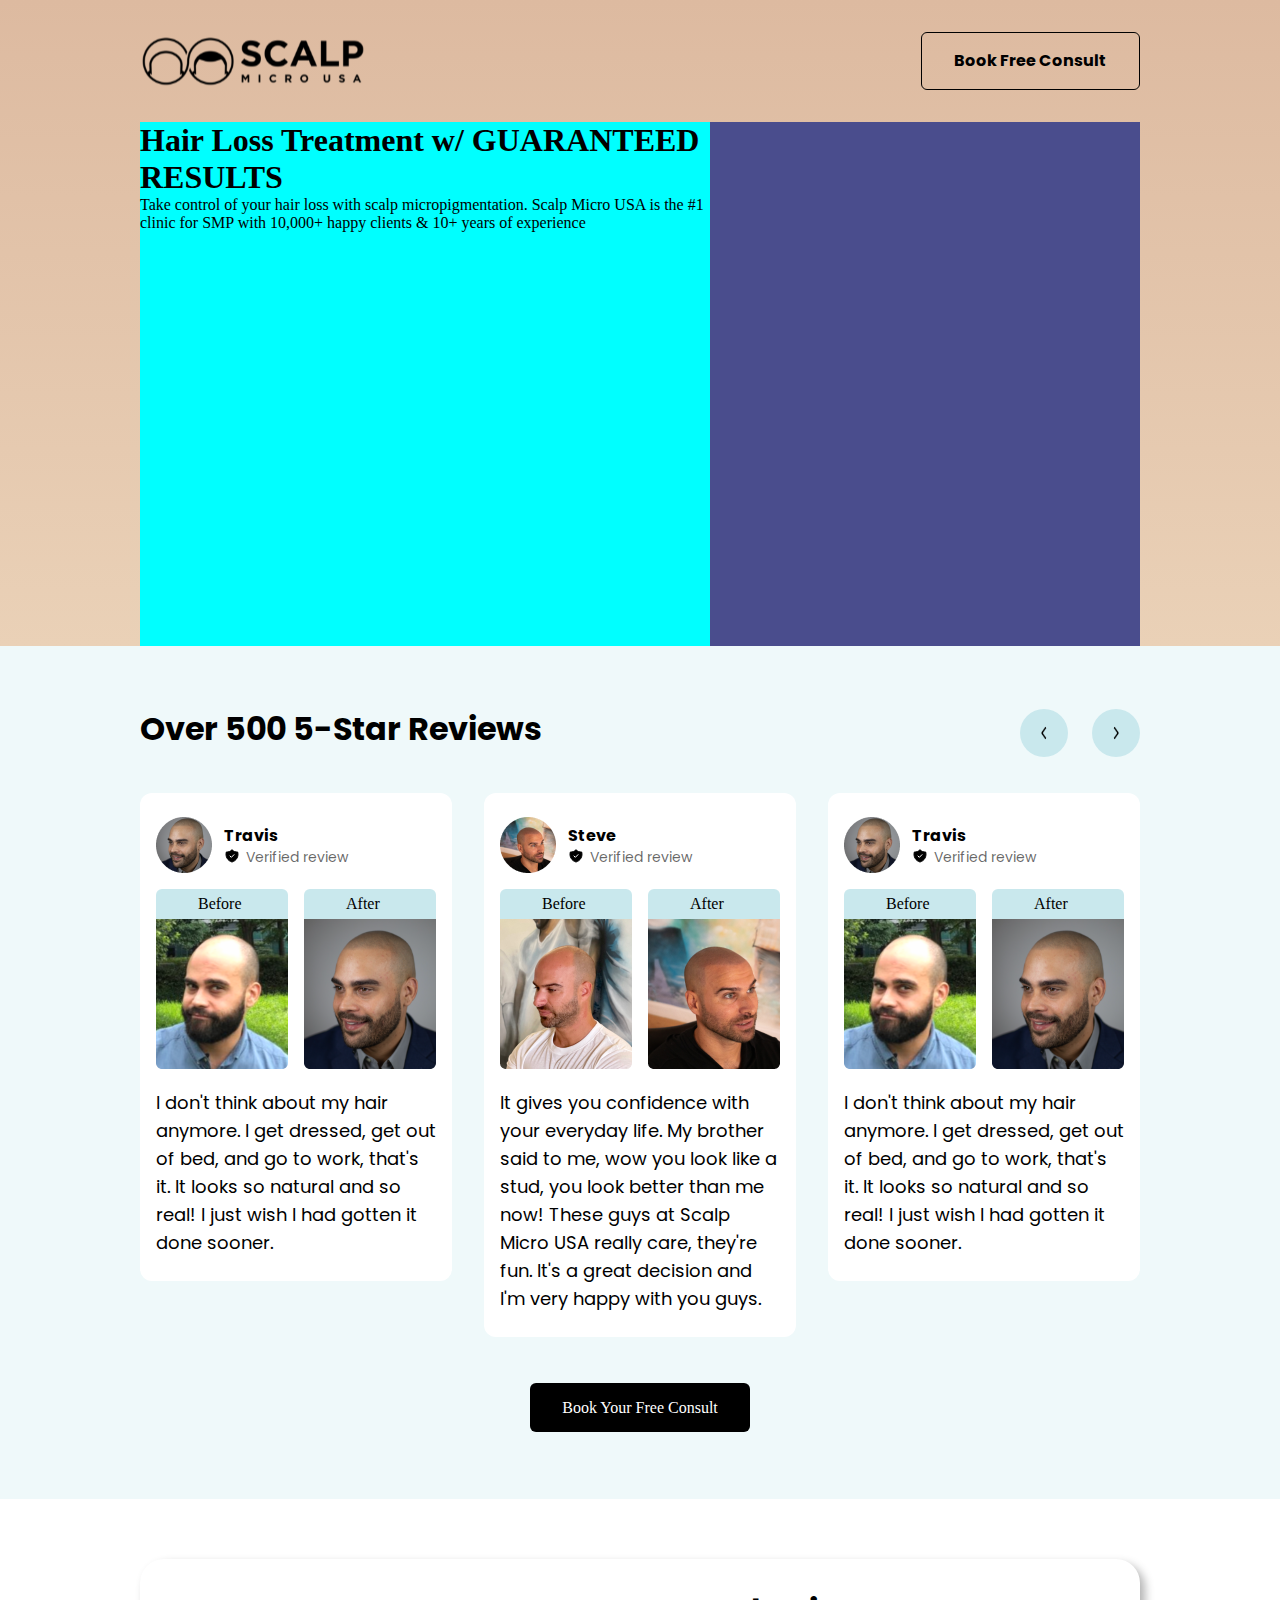
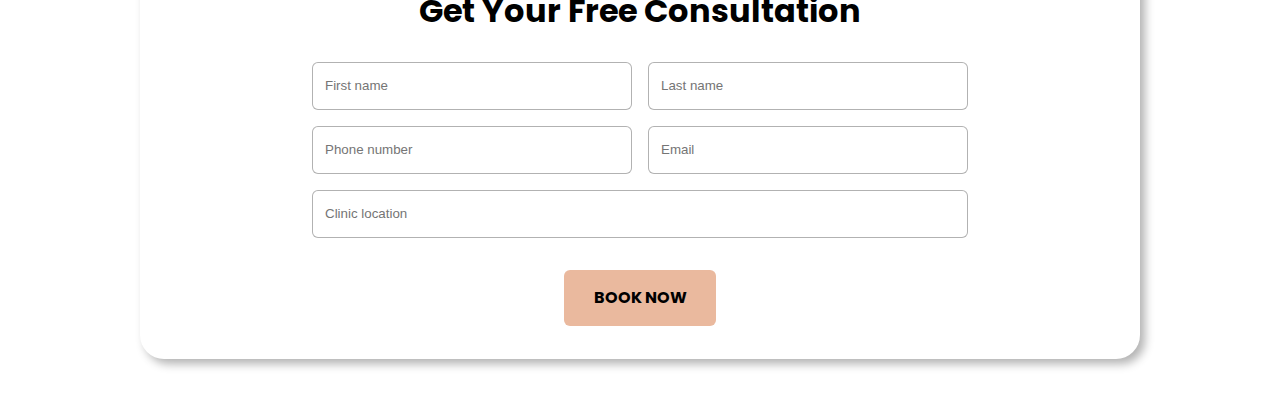
==== index.html @ b4cfbf29 "Complete form section" ====
<!DOCTYPE html>
<html lang="en">
  <head>
    <meta charset="UTF-8" />
    <meta name="viewport" content="width=device-width, initial-scale=1.0" />
    <title>Scalp</title>
    <!-- google fonts poppins -->
    <link rel="preconnect" href="https://fonts.googleapis.com" />
    <link rel="preconnect" href="https://fonts.gstatic.com" crossorigin />
    <link
      href="https://fonts.googleapis.com/css2?family=Poppins:ital,wght@0,100;0,200;0,300;0,400;0,500;0,600;0,700;0,800;0,900;1,100;1,200;1,300;1,400;1,500;1,600;1,700;1,800;1,900&display=swap"
      rel="stylesheet"
    />
    <!-- custome css -->
    <link rel="stylesheet" href="./css/style.css" />
  </head>
  <body>
    <section class="hero-part">
      <div class="container">
        <nav>
          <img src="./images/original logo.svg" alt="logo" />
          <a href="#" id="book-free-btn">Book Free Consult</a>
        </nav>
        <div class="hero-content">
          <div class="hero-content-text">
            <h1>Hair Loss Treatment w/ GUARANTEED RESULTS</h1>
            <p>
              Take control of your hair loss with scalp micropigmentation. Scalp
              Micro USA is the #1 clinic for SMP with 10,000+ happy clients &
              10+ years of experience
            </p>
          </div>
          <div class="hero-content-video"></div>
        </div>
      </div>
    </section>
    <section class="review-section">
      <div class="review-container">
        <div class="review-nav">
          <h3>Over 500 5-Star Reviews</h3>
          <div class="review-navigation">
            <a href="#"
              ><img class="arrows" src="./images/left-rev.png" alt="left"
            /></a>
            <a href="#"
              ><img class="arrows" src="./images/right-rev.png" alt="right"
            /></a>
          </div>
        </div>
        <!-- review card section -->
        <div class="review-cards">
          <!-- card 1 -->
          <div class="review-card">
            <div class="review-card-profile">
              <img src="./images/profile1.png" alt="profile image" />
              <div class="profile-name">
                <h4>Travis</h4>
                <div class="profile-verified">
                  <img src="./images/verified-logo.svg" alt="verified-logo" />
                  <p>Verified review</p>
                </div>
              </div>
            </div>
            <div class="review-card-images">
              <div class="review-card-image">
                <div class="image-title">
                  <p>Before</p>
                </div>
                <img src="./images/profile1img1.svg" alt="" />
              </div>

              <div class="review-card-image">
                <div class="image-title">
                  <p>After</p>
                </div>
                <img src="./images/profile1img2.svg" alt="" />
              </div>
            </div>
            <div class="review-card-text">
              <p>
                I don't think about my hair anymore. I get dressed, get out of
                bed, and go to work, that's it. It looks so natural and so real!
                I just wish I had gotten it done sooner.
              </p>
            </div>
          </div>

          <!-- card 2 -->
          <div class="review-card">
            <div class="review-card-profile">
              <img src="./images/profile2.png" alt="profile image" />
              <div class="profile-name">
                <h4>Steve</h4>
                <div class="profile-verified">
                  <img src="./images/verified-logo.svg" alt="verified-logo" />
                  <p>Verified review</p>
                </div>
              </div>
            </div>
            <div class="review-card-images">
              <div class="review-card-image">
                <div class="image-title">
                  <p>Before</p>
                </div>
                <img src="./images/profile2img1.png" alt="" />
              </div>

              <div class="review-card-image">
                <div class="image-title">
                  <p>After</p>
                </div>
                <img src="./images/profile2img2.png" alt="" />
              </div>
            </div>
            <div class="review-card-text">
              <p>
                It gives you confidence with your everyday life. My brother said
                to me, wow you look like a stud, you look better than me now!
                These guys at Scalp Micro USA really care, they're fun. It's a
                great decision and I'm very happy with you guys.
              </p>
            </div>
          </div>

          <!-- card 3 -->
          <div class="review-card">
            <div class="review-card-profile">
              <img src="./images/profile1.png" alt="profile image" />
              <div class="profile-name">
                <h4>Travis</h4>
                <div class="profile-verified">
                  <img src="./images/verified-logo.svg" alt="verified-logo" />
                  <p>Verified review</p>
                </div>
              </div>
            </div>
            <div class="review-card-images">
              <div class="review-card-image">
                <div class="image-title">
                  <p>Before</p>
                </div>
                <img src="./images/profile1img1.svg" alt="" />
              </div>

              <div class="review-card-image">
                <div class="image-title">
                  <p>After</p>
                </div>
                <img src="./images/profile1img2.svg" alt="" />
              </div>
            </div>
            <div class="review-card-text">
              <p>
                I don't think about my hair anymore. I get dressed, get out of
                bed, and go to work, that's it. It looks so natural and so real!
                I just wish I had gotten it done sooner.
              </p>
            </div>
          </div>
        </div>
        <!-- review button  -->
        <div class="review-button">
          <a href="#">Book Your Free Consult</a>
        </div>
      </div>
    </section>
    <section>
      <div class="container">
        <form class="form">
          <h2 class="form-heading">Get Your Free Consultation</h2>
          <div class="form-row">
            <input type="text" placeholder="First name" class="form-inputs" />
            <input type="text" placeholder="Last name" class="form-inputs" />
          </div>
          <!-- 2nd row -->
          <div class="form-row">
            <input type="tel" placeholder="Phone number" class="form-inputs" />
            <input type="email" placeholder="Email " class="form-inputs" />
          </div>
          <!-- 3rd row -->
          <div class="form-row">
            <input
              list="city"
              placeholder="Clinic location"
              class="form-inputs full-width-form-inputs"
            />
            <datalist id="city">
              <option value="Dhaka"></option>
              <option value="Khulna"></option>
              <option value="Rajshahi"></option>
              <option value="Shylet"></option>
            </datalist>
          </div>
          <input type="submit" value="BOOK NOW" class="form-btn"/>
        </form>
      </div>
    </section>
  </body>
</html>
---- css/style.css ----
*{
    margin: 0px;
    padding: 0px;
    box-sizing: border-box;
}

.container{
    width: 1000px;
    margin: 0 auto;
    /* background-color: aqua; */
}

/* hero-part css start */
.hero-part{ 
    width: 100%;
    background: linear-gradient(180deg, #DDBAA0 0%, #EAD1B7 100%);
}
/* hero-part css end */

/* nav css start */
nav{
    width: 100%;
    display: flex;
    padding: 32px 0px;
    justify-content: space-between;
}

#book-free-btn{
    color: #000;
    border-radius: 6px;
    text-decoration: none;
    border: 1px solid #000000;
    padding: 16px 32px 16px 32px;

    font-size: 16px;
    font-weight: 700;
    line-height: 24px;
    font-family:poppins;
}
/* nav css end */

/* hero-content css start */
.hero-content{
    width: 100%;
    height: 524px;
    display: flex;
    background-color: rgb(5, 26, 26);
}

.hero-content-text{
    height: 100%;
    width: 570px;
    background-color: aqua;
}
.hero-content-video{
    height: 100%;
    width: 430px;
    background-color: rgb(74, 77, 141);

}
/* hero-content css end */

/* review css start  */
.review-section{
    width: 100%;
    background-color: #EFF9FA;
}

.review-container{
    width: 1000px;
    height: 853px;
    margin: 0 auto;
    padding: 63px 0px;
    /* background-color: #DDBAA0; */
}

.review-nav{
    display: flex;
    margin-bottom: 32px;
    justify-content: space-between;
}

.review-nav h3{
    font-size: 32px;
    font-weight: 700;
    font-family: poppins;
    line-height: 38.98px;
}
.review-navigation{
    gap: 24px;
    display: flex;
}
.review-nav .review-navigation .arrows{
    width: 48px;
    height: 48px;
    border-radius: 50%;
    padding: 17.14px 20.57px;
    background-color: #C9E8ED;
}
/* review-card css */
.review-cards{
    width: 100%;
    display: flex;
    /* flex-wrap: wrap; */
    margin-bottom: 62px;
    align-items: flex-start;
    justify-content: space-between;
    /* background-color: aqua;   */
}

.review-card{
    min-height: 456px;
    width: 312px;
    padding: 24px 16px;
    border-radius: 12px;
    display: inline-block;
    background-color:#fff;
}

.review-card-profile{
    gap: 12px;
    display: flex;
    margin-bottom: 16px;
}

.profile-name{
    display: flex;
    justify-content: center;
    flex-direction: column;
}
.profile-name h4{
    font-size: 16px;
    font-weight: 700;
    /* text-align: left; */
    line-height: 24px;
    font-family: poppins ;
    
}

.profile-verified{
    gap: 6px;
    display: flex;
}

.profile-verified p{
    font-size: 14px;
    font-weight: 400;
    line-height: 18px;
    color: #00000099;
    font-family: poppins;

}
.profile-verified img{
    width: 16px;
    height: 16px;
}

.review-card-images{
    display: flex;
    margin-bottom: 16px;
    justify-content: space-between;
}



.image-title{
    padding: 6px 42px;
    background-color: #C9E8ED;
    border-top-left-radius: 6px;
    border-top-right-radius: 6px;
}

.review-card-text p{
    font-size: 18px;
    font-weight: 400;
    line-height: 28px;
    font-family: poppins;
    /* padding-bottom: 24px; */
}

.review-button{
    text-align: center;
}

.review-button a {
    color: #fff;
    padding: 16px 32px;
    border-radius: 6px;
    text-decoration: none;
    background-color: #000;    
}
/* review css end */

/* form css start */
.form{
    width: 100%;
    height: 400px;
    border-radius: 24px;
    padding: 32px 172px;
    text-align: center;
    margin: 60px 0px;
    /* background-color: #DDBAA0; */
   box-shadow: 5px 5px 10px 0px  #0000004D;

}

.form-heading{
    font-size: 32px;
    font-weight: 700;
    margin-bottom: 32px;
    line-height: 38.98px;
    font-family: poppins;
}

.form-inputs{
    width: 320px;
    height: 48px;
    padding: 12px;
    border-radius: 6px;
    border: 1px solid #0000004D;
}

.full-width-form-inputs{
    width: 100%;
}


.form-row{
    gap: 16px;
    display: flex;
    margin-bottom: 16px;
}

.form-btn{
    border: 0px;
    width: 152px;
    height: 56px;
    cursor: pointer;
    margin-top: 16px;
    border-radius: 6px;
    background-color: #EAB99E;
    
    /* typo */
    font-family: poppins;
    font-size: 16px;
    font-weight: 700;
    line-height: 24px;
}
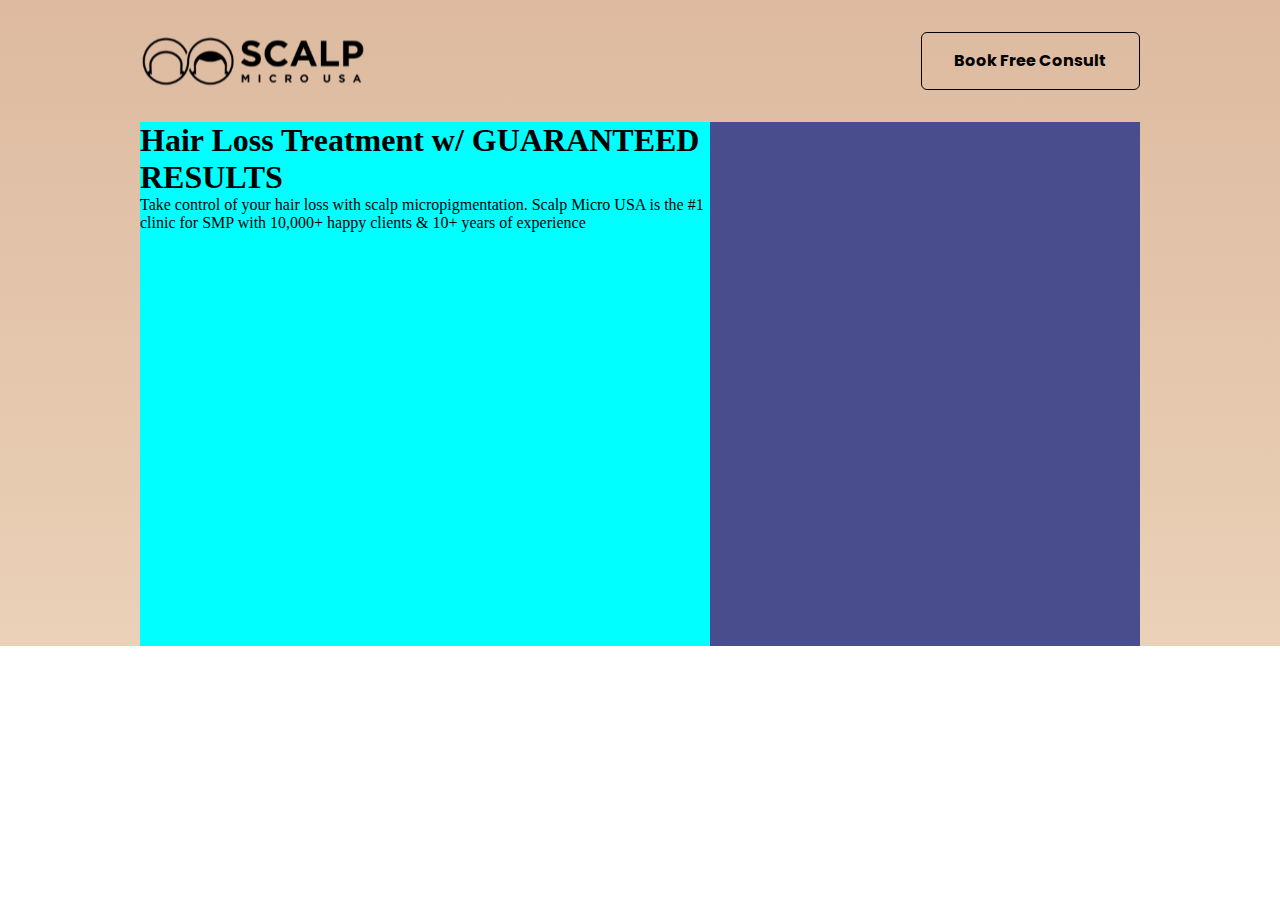
==== commit 9ca31db9: "work complete till featured on container" ====
--- a/index.html
+++ b/index.html
@@ -34,166 +34,5 @@
         </div>
       </div>
     </section>
-    <section class="review-section">
-      <div class="review-container">
-        <div class="review-nav">
-          <h3>Over 500 5-Star Reviews</h3>
-          <div class="review-navigation">
-            <a href="#"
-              ><img class="arrows" src="./images/left-rev.png" alt="left"
-            /></a>
-            <a href="#"
-              ><img class="arrows" src="./images/right-rev.png" alt="right"
-            /></a>
-          </div>
-        </div>
-        <!-- review card section -->
-        <div class="review-cards">
-          <!-- card 1 -->
-          <div class="review-card">
-            <div class="review-card-profile">
-              <img src="./images/profile1.png" alt="profile image" />
-              <div class="profile-name">
-                <h4>Travis</h4>
-                <div class="profile-verified">
-                  <img src="./images/verified-logo.svg" alt="verified-logo" />
-                  <p>Verified review</p>
-                </div>
-              </div>
-            </div>
-            <div class="review-card-images">
-              <div class="review-card-image">
-                <div class="image-title">
-                  <p>Before</p>
-                </div>
-                <img src="./images/profile1img1.svg" alt="" />
-              </div>
-
-              <div class="review-card-image">
-                <div class="image-title">
-                  <p>After</p>
-                </div>
-                <img src="./images/profile1img2.svg" alt="" />
-              </div>
-            </div>
-            <div class="review-card-text">
-              <p>
-                I don't think about my hair anymore. I get dressed, get out of
-                bed, and go to work, that's it. It looks so natural and so real!
-                I just wish I had gotten it done sooner.
-              </p>
-            </div>
-          </div>
-
-          <!-- card 2 -->
-          <div class="review-card">
-            <div class="review-card-profile">
-              <img src="./images/profile2.png" alt="profile image" />
-              <div class="profile-name">
-                <h4>Steve</h4>
-                <div class="profile-verified">
-                  <img src="./images/verified-logo.svg" alt="verified-logo" />
-                  <p>Verified review</p>
-                </div>
-              </div>
-            </div>
-            <div class="review-card-images">
-              <div class="review-card-image">
-                <div class="image-title">
-                  <p>Before</p>
-                </div>
-                <img src="./images/profile2img1.png" alt="" />
-              </div>
-
-              <div class="review-card-image">
-                <div class="image-title">
-                  <p>After</p>
-                </div>
-                <img src="./images/profile2img2.png" alt="" />
-              </div>
-            </div>
-            <div class="review-card-text">
-              <p>
-                It gives you confidence with your everyday life. My brother said
-                to me, wow you look like a stud, you look better than me now!
-                These guys at Scalp Micro USA really care, they're fun. It's a
-                great decision and I'm very happy with you guys.
-              </p>
-            </div>
-          </div>
-
-          <!-- card 3 -->
-          <div class="review-card">
-            <div class="review-card-profile">
-              <img src="./images/profile1.png" alt="profile image" />
-              <div class="profile-name">
-                <h4>Travis</h4>
-                <div class="profile-verified">
-                  <img src="./images/verified-logo.svg" alt="verified-logo" />
-                  <p>Verified review</p>
-                </div>
-              </div>
-            </div>
-            <div class="review-card-images">
-              <div class="review-card-image">
-                <div class="image-title">
-                  <p>Before</p>
-                </div>
-                <img src="./images/profile1img1.svg" alt="" />
-              </div>
-
-              <div class="review-card-image">
-                <div class="image-title">
-                  <p>After</p>
-                </div>
-                <img src="./images/profile1img2.svg" alt="" />
-              </div>
-            </div>
-            <div class="review-card-text">
-              <p>
-                I don't think about my hair anymore. I get dressed, get out of
-                bed, and go to work, that's it. It looks so natural and so real!
-                I just wish I had gotten it done sooner.
-              </p>
-            </div>
-          </div>
-        </div>
-        <!-- review button  -->
-        <div class="review-button">
-          <a href="#">Book Your Free Consult</a>
-        </div>
-      </div>
-    </section>
-    <section>
-      <div class="container">
-        <form class="form">
-          <h2 class="form-heading">Get Your Free Consultation</h2>
-          <div class="form-row">
-            <input type="text" placeholder="First name" class="form-inputs" />
-            <input type="text" placeholder="Last name" class="form-inputs" />
-          </div>
-          <!-- 2nd row -->
-          <div class="form-row">
-            <input type="tel" placeholder="Phone number" class="form-inputs" />
-            <input type="email" placeholder="Email " class="form-inputs" />
-          </div>
-          <!-- 3rd row -->
-          <div class="form-row">
-            <input
-              list="city"
-              placeholder="Clinic location"
-              class="form-inputs full-width-form-inputs"
-            />
-            <datalist id="city">
-              <option value="Dhaka"></option>
-              <option value="Khulna"></option>
-              <option value="Rajshahi"></option>
-              <option value="Shylet"></option>
-            </datalist>
-          </div>
-          <input type="submit" value="BOOK NOW" class="form-btn"/>
-        </form>
-      </div>
-    </section>
   </body>
 </html>
--- a/css/style.css
+++ b/css/style.css
@@ -58,191 +58,4 @@
     background-color: rgb(74, 77, 141);
 
 }
-/* hero-content css end */
-
-/* review css start  */
-.review-section{
-    width: 100%;
-    background-color: #EFF9FA;
-}
-
-.review-container{
-    width: 1000px;
-    height: 853px;
-    margin: 0 auto;
-    padding: 63px 0px;
-    /* background-color: #DDBAA0; */
-}
-
-.review-nav{
-    display: flex;
-    margin-bottom: 32px;
-    justify-content: space-between;
-}
-
-.review-nav h3{
-    font-size: 32px;
-    font-weight: 700;
-    font-family: poppins;
-    line-height: 38.98px;
-}
-.review-navigation{
-    gap: 24px;
-    display: flex;
-}
-.review-nav .review-navigation .arrows{
-    width: 48px;
-    height: 48px;
-    border-radius: 50%;
-    padding: 17.14px 20.57px;
-    background-color: #C9E8ED;
-}
-/* review-card css */
-.review-cards{
-    width: 100%;
-    display: flex;
-    /* flex-wrap: wrap; */
-    margin-bottom: 62px;
-    align-items: flex-start;
-    justify-content: space-between;
-    /* background-color: aqua;   */
-}
-
-.review-card{
-    min-height: 456px;
-    width: 312px;
-    padding: 24px 16px;
-    border-radius: 12px;
-    display: inline-block;
-    background-color:#fff;
-}
-
-.review-card-profile{
-    gap: 12px;
-    display: flex;
-    margin-bottom: 16px;
-}
-
-.profile-name{
-    display: flex;
-    justify-content: center;
-    flex-direction: column;
-}
-.profile-name h4{
-    font-size: 16px;
-    font-weight: 700;
-    /* text-align: left; */
-    line-height: 24px;
-    font-family: poppins ;
-    
-}
-
-.profile-verified{
-    gap: 6px;
-    display: flex;
-}
-
-.profile-verified p{
-    font-size: 14px;
-    font-weight: 400;
-    line-height: 18px;
-    color: #00000099;
-    font-family: poppins;
-
-}
-.profile-verified img{
-    width: 16px;
-    height: 16px;
-}
-
-.review-card-images{
-    display: flex;
-    margin-bottom: 16px;
-    justify-content: space-between;
-}
-
-
-
-.image-title{
-    padding: 6px 42px;
-    background-color: #C9E8ED;
-    border-top-left-radius: 6px;
-    border-top-right-radius: 6px;
-}
-
-.review-card-text p{
-    font-size: 18px;
-    font-weight: 400;
-    line-height: 28px;
-    font-family: poppins;
-    /* padding-bottom: 24px; */
-}
-
-.review-button{
-    text-align: center;
-}
-
-.review-button a {
-    color: #fff;
-    padding: 16px 32px;
-    border-radius: 6px;
-    text-decoration: none;
-    background-color: #000;    
-}
-/* review css end */
-
-/* form css start */
-.form{
-    width: 100%;
-    height: 400px;
-    border-radius: 24px;
-    padding: 32px 172px;
-    text-align: center;
-    margin: 60px 0px;
-    /* background-color: #DDBAA0; */
-   box-shadow: 5px 5px 10px 0px  #0000004D;
-
-}
-
-.form-heading{
-    font-size: 32px;
-    font-weight: 700;
-    margin-bottom: 32px;
-    line-height: 38.98px;
-    font-family: poppins;
-}
-
-.form-inputs{
-    width: 320px;
-    height: 48px;
-    padding: 12px;
-    border-radius: 6px;
-    border: 1px solid #0000004D;
-}
-
-.full-width-form-inputs{
-    width: 100%;
-}
-
-
-.form-row{
-    gap: 16px;
-    display: flex;
-    margin-bottom: 16px;
-}
-
-.form-btn{
-    border: 0px;
-    width: 152px;
-    height: 56px;
-    cursor: pointer;
-    margin-top: 16px;
-    border-radius: 6px;
-    background-color: #EAB99E;
-    
-    /* typo */
-    font-family: poppins;
-    font-size: 16px;
-    font-weight: 700;
-    line-height: 24px;
-}+/* hero-content css end */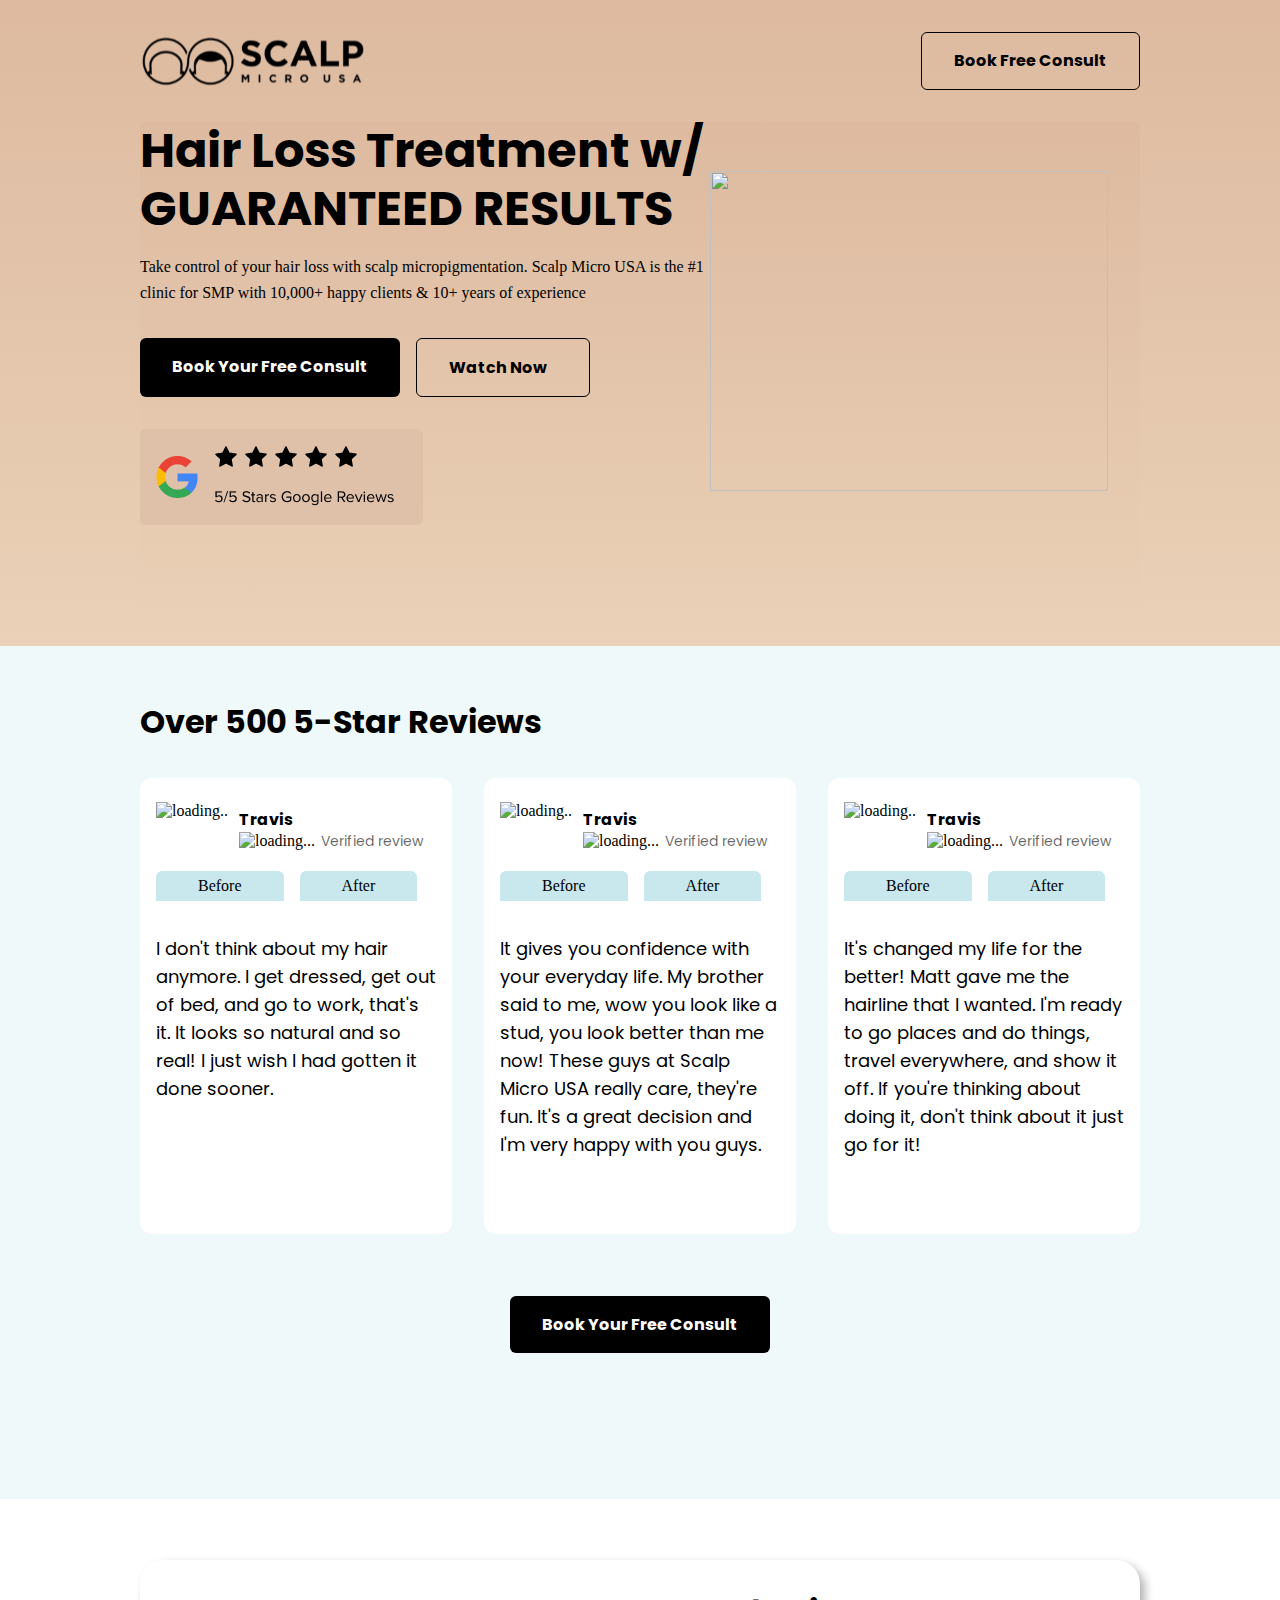
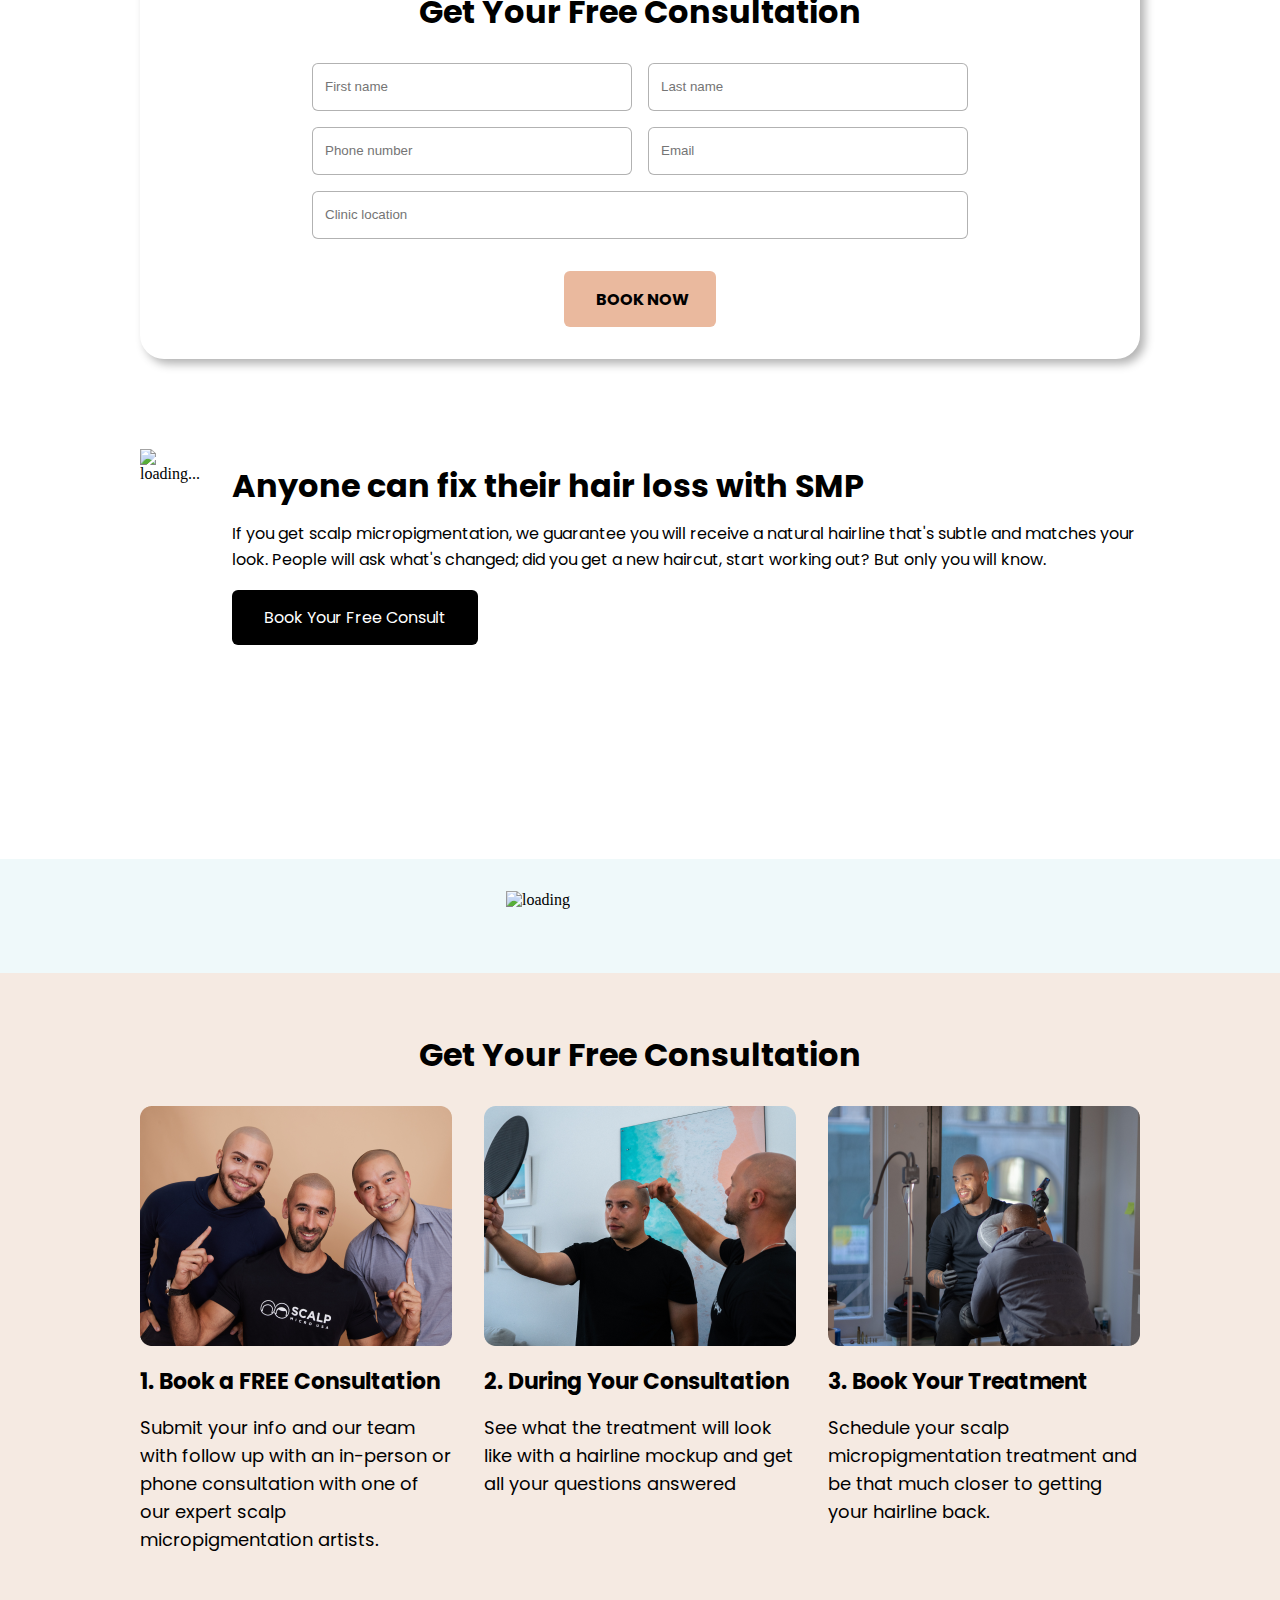
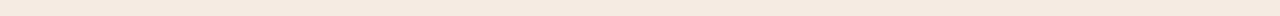
==== commit 8652bf78: "done till footer section" ====
--- a/index.html
+++ b/index.html
@@ -29,8 +29,207 @@
               Micro USA is the #1 clinic for SMP with 10,000+ happy clients &
               10+ years of experience
             </p>
-          </div>
-          <div class="hero-content-video"></div>
+            <div class="btns">
+              <a class="btn-left" href="#">Book Your Free Consult</a>
+              <a class="btn-right" href="#">Watch Now <img src="./images/Frame (1).png" alt=""></a>
+            </div>
+            <img class="google-review" src="./images/google.png" alt="">
+          </div>
+          <div class="hero-content-video">
+            <img src="./images/Group 23.svg" alt="">
+          </div>
+        </div>
+      </div>
+    </section>
+    <section class="review-section">
+      <div class="review-container">
+        <div class="review-nav">
+          <h3>Over 500 5-Star Reviews</h3>
+          <div class="navigation-btn">
+            <a href="#"><img src="./images/Frame (2).png" alt=""></a>
+            <a href="#"><img src="./images/Frame (3).png" alt=""></a>
+          </div>
+        </div>
+        <!-- review card section -->
+        <div class="review-cards">
+          <!-- card 1 -->
+          <div class="review-card">
+            <div class="review-card-profile">
+              <img src="./images/Ellipse 1.png" alt="loading..">
+              <div class="profile-name">
+                <h4>Travis</h4>
+                <div class="verified-review">
+                  <img src="./images/Frame.svg" alt="loading...">
+                  <p>Verified review</p>
+                </div>
+              </div>
+            </div>
+            <div class="review-images">
+              <div class="review-image">
+                <div class="review-image-title">
+                  <p>Before</p>
+                </div>
+                <img src="./images/Rectangle 37.svg" alt="">
+              </div>
+              <div class="review-image">
+                <div class="review-image-title">
+                  <p>After</p>
+                </div>
+                <img src="./images/Rectangle 38.svg" alt="">
+              </div>
+            </div>
+            <div class="review-text">
+              <p>I don't think about my hair anymore. I get dressed, get out of bed, and go to work, that's it. It looks so natural and so real! I just wish I had gotten it done sooner.</p>
+            </div>
+          </div>
+          <!-- card 2 -->
+          <div class="review-card">
+            <div class="review-card-profile">
+              <img src="./images/Ellipse 1 (1).png" alt="loading..">
+              <div class="profile-name">
+                <h4>Travis</h4>
+                <div class="verified-review">
+                  <img src="./images/Frame.svg" alt="loading...">
+                  <p>Verified review</p>
+                </div>
+              </div>
+            </div>
+            <div class="review-images">
+              <div class="review-image">
+                <div class="review-image-title">
+                  <p>Before</p>
+                </div>
+                <img src="./images/Rectangle 37.png" alt="">
+              </div>
+              <div class="review-image">
+                <div class="review-image-title">
+                  <p>After</p>
+                </div>
+                <img src="./images/Rectangle 38.png" alt="">
+              </div>
+            </div>
+            <div class="review-text">
+              <p>It gives you confidence with your everyday life. My brother said to me, wow you look like a stud, you look better than me now! These guys at Scalp Micro USA really care, they're fun. It's a great decision and I'm very happy with you guys.</p>
+            </div>
+          </div>
+          <!-- card 3 -->
+          <div class="review-card">
+            <div class="review-card-profile">
+              <img src="./images/Ellipse 1 (2).png" alt="loading..">
+              <div class="profile-name">
+                <h4>Travis</h4>
+                <div class="verified-review">
+                  <img src="./images/Frame.svg" alt="loading...">
+                  <p>Verified review</p>
+                </div>
+              </div>
+            </div>
+            <div class="review-images">
+              <div class="review-image">
+                <div class="review-image-title">
+                  <p>Before</p>
+                </div>
+                <img src="./images/Rectangle 37 (1).png" alt="">
+              </div>
+              <div class="review-image">
+                <div class="review-image-title">
+                  <p>After</p>
+                </div>
+                <img src="./images/Rectangle 38 (1).png" alt="">
+              </div>
+            </div>
+            <div class="review-text">
+              <p>It's changed my life for the better! Matt gave me the hairline that I wanted. I'm ready to go places and do things, travel everywhere, and show it off. If you're thinking about doing it, don't think about it just go for it!</p>
+            </div>
+          </div>
+        </div>
+        <!-- review section button -->
+        <div class="booking-btn">
+          <a href="#">Book Your Free Consult</a>
+         </div>
+      </div>
+    </section>
+    <section class="form-section">
+      <div class="container">
+        <form class="form">
+          <h2>Get Your Free Consultation</h2>
+          <!-- row 1 -->
+          <div class="form-row">
+            <input type="text" placeholder="First name" class="form-input">
+            <input type="text" placeholder="Last name" class="form-input">
+          </div>
+          <!-- row 2 -->
+          <div class="form-row">
+            <input type="tel" placeholder="Phone number" class="form-input">
+            <input type="email" placeholder="Email" class="form-input">
+          </div>
+          <!-- row 3 -->
+          <div class="form-row">
+            <input
+              list="city"
+              placeholder="Clinic location"
+              class="form-input full-width-form-inputs"
+            />
+            <datalist id="city">
+              <option value="Dhaka"></option>
+              <option value="New York"></option>
+              <option value="jakarta"></option>
+            </datalist>
+          </div>
+          <input type="submit" value="BOOK NOW" class="form-btn">
+        </form>
+        <div class="example">
+          <img src="./images/Rectangle 35.png" alt="loading...">
+          <div class="text-area">
+            <h3>Anyone can fix their hair loss with SMP</h3>
+            <p>If you get scalp micropigmentation, we guarantee you will receive a natural hairline that's subtle and matches your look. People will ask what's changed; did you get a new haircut, start working out? But only you will know. </p>
+            <a href="#">Book Your Free Consult</a>
+          </div>
+        </div>
+      </div>
+    </section>
+    <section class="featured-ons">
+      <div class="container">
+        <div class="images">
+          <div class="heading">
+            <img src="./images/AS FEATURED ON.png" alt="loading">
+          </div>
+          <div class="images-row">
+            <img src="./images/Rectangle 44.png" alt="">
+            <img src="./images/Rectangle 45.png" alt="">
+            <img src="./images/Rectangle 46.png" alt="">
+            <img src="./images/Rectangle 47.png" alt="">
+            <img src="./images/Rectangle 48.png" alt="">
+            <img src="./images/Rectangle 49.png" alt="">
+          </div>
+        </div>
+      </div>
+    </section>
+    <section class="consultation">
+      <div class="container">
+        <div class="consultation-heading">
+          <h3 id="heading-id">Get Your Free Consultation</h3>
+        </div>
+        <div class="consultancy-cards">
+          <!-- card 1 -->
+          <div class="consultancy-card">
+            <img src="./images/Rectangle 50.png" alt="">
+            <h4>1. Book a FREE Consultation</h4>
+            <p>Submit your info and our team with follow up with an in-person or phone consultation with one of our expert scalp micropigmentation artists.</p>
+          </div>
+          <!-- card 2 -->
+          <div class="consultancy-card">
+            <img src="./images/Rectangle 50 (1).png" alt="">
+            <h4>2. During Your Consultation</h4>
+            <p>See what the treatment will look like with a hairline mockup and get all your questions answered
+            </p>
+          </div>
+          <!-- card 3 -->
+          <div class="consultancy-card">
+            <img src="./images/Rectangle 50 (2).png" alt="">
+            <h4>3. Book Your Treatment</h4>
+            <p>Schedule your scalp micropigmentation treatment and be that much closer to getting your hairline back. </p>
+          </div>
         </div>
       </div>
     </section>
--- a/css/style.css
+++ b/css/style.css
@@ -44,18 +44,374 @@
     width: 100%;
     height: 524px;
     display: flex;
-    background-color: rgb(5, 26, 26);
+    /* background-color: rgb(5, 26, 26); */
 }
 
 .hero-content-text{
     height: 100%;
     width: 570px;
-    background-color: aqua;
+    background: linear-gradient(180deg, #DDBAA0 0%, #EAD1B7 100%);
+
+    /* background-color: aqua; */
 }
 .hero-content-video{
     height: 100%;
     width: 430px;
-    background-color: rgb(74, 77, 141);
-
-}
-/* hero-content css end */+    background: linear-gradient(180deg, #DDBAA0 0%, #EAD1B7 100%);
+    
+
+}
+.hero-content-text h1{
+    width: 570px;
+    height: 116px;
+    font-family: poppins;
+    font-size: 48px;
+    font-weight: 700;
+    margin-bottom: 16px;
+    line-height: 58.46px;
+}
+
+.hero-content-text p{
+    width: 570px;
+    height: 52px;
+    font-family: Proxima Nova;
+    font-size: 16px;
+    font-weight: 400;
+    line-height: 26px;
+}
+
+.btns{
+    padding:32px 0 ;
+    display: flex;
+    gap: 16px;
+   
+}
+
+.btns .btn-left{
+    background-color: #000000;
+    color: #FFFFFF;
+    text-decoration: none;
+    padding: 16px 32px 16px 32px;
+    gap: 10px;
+    border-radius: 6px;
+    /* typography */
+    font-family: poppins;
+    font-size: 16px;
+    font-weight: 700;
+}
+
+.btns .btn-right{
+    display:flex ;
+    color: #000000;
+    text-decoration: none;
+    /* background: linear-gradient(180deg, #DDBAA0 0%, #EAD1B7 100%); */
+    font-family: poppins;
+    font-size: 16px;
+    font-weight: 700;
+    padding: 16px 32px 16px 32px;
+    gap: 10px;
+    border-radius: 6px;
+    border: 1px solid #000000;
+}
+
+.hero-content-video img{
+    width:398px;
+    height: 320px;
+    margin-top: 49px;
+    margin-right: 220px;
+    margin-bottom:155px ;
+}
+/* hero-content css end */
+
+/* review section starts */
+.review-section{
+    width: 100%;
+    background: #EFF9FA;
+
+}
+
+.review-container{
+    width: 1000px;
+    height:853px;
+    margin: 0 auto;
+    padding: 52px 0; 
+}
+
+.review-nav{
+    display: flex;
+    justify-content: space-between;
+    align-items: center;
+    margin-bottom:32px ;
+}
+
+.review-nav h3{
+    font-family: poppins;
+    font-size: 32px;
+    font-weight: 700;
+    /* line-height: 38.98px; */
+   
+}
+
+.review-nav .navigation-btn{
+    display: flex;
+    gap: 24px;
+}
+
+.review-cards{
+    width: 100%;
+    display: flex;
+    justify-content: space-between;
+    align-items: flex-start;
+    margin-bottom: 62px;
+}
+
+.review-card{
+    width: 312px;
+    min-height:456px;
+    width: Hug (312px)px;
+    background: #FFFFFF;
+    border-radius: 12px;
+    padding: 24px 16px 24px 16px;
+
+
+}
+
+.review-card-profile{
+    display: flex;
+}
+
+.profile-name{
+    padding:6px 0 5px 11px ;
+}
+.profile-name h4{
+    font-family: poppins;
+    font-size: 16px;
+    font-weight: 700;
+    line-height: 24px;
+    coloe: #000000;
+
+}
+
+
+.profile-name .verified-review{
+    display: flex;
+}
+
+.profile-name .verified-review p{
+    font-family: poppins;
+    font-size: 14px;
+    font-weight: 400;
+    line-height: 18px;
+    color: #00000099;
+    margin-left: 6px;
+}
+
+.review-images{
+    display: flex;
+    gap:16px ;
+    margin: 16px 0;
+}
+
+.review-images .review-image-title {
+    font-family: Proxima Nova;
+    font-size: 16px;
+    font-weight: 400;
+    line-height: 18px;
+    padding: 6px 42px;
+    border-radius: 6px 6px 0px 0px;
+    background-color: #C9E8ED;
+    color: #000000;
+    text-align: center;
+}
+
+.review-text{
+    max-width: 280px;
+    font-family: poppins;
+    font-size: 18px;
+    font-weight: 400;
+    line-height: 28px;
+    color: #000000;
+}
+
+.booking-btn {
+    display: flex;
+   justify-content: center;
+    align-items: center;
+}
+
+.booking-btn a{
+    font-family: poppins;
+    text-decoration: none;
+    font-size: 16px;
+    font-weight: 700;
+    color: #FFFFFF;
+    background-color: #000000 ;
+    padding: 16px 32px ;
+    border-radius: 6px;
+}
+
+/* review section ends */
+
+/* form section starts */
+
+.form{
+    width: 100%;
+    height: 399px;
+    border-radius: 24px;
+    background: #FFFFFF;
+    box-shadow: 5px 5px 10px 0px  #0000004D;
+    margin: 61px 0px 0 0px;
+}
+
+.form h2{
+    font-family: poppins;
+    font-size: 32px;
+    font-weight: 700;
+    line-height: 38.98px;
+    text-align: center;
+    padding: 32px 0;
+}
+
+.form-row{
+    gap:16px;
+    display: flex;
+    justify-content: center;
+    margin-bottom: 16px;
+}
+.form-input{
+    width: 320px;
+    height: 48px;
+    border-radius: 6px;
+    border: 1px solid #0000004D;
+    padding: 12px;
+}
+
+.full-width-form-inputs{
+    width: 656px;
+    height: 48px;
+}
+
+.form-btn{
+    width: 152px;
+    height: 56px;
+    font-family: poppins;
+    font-size: 16px;
+    font-weight: 700;
+    background-color:#EAB99E;
+    color: #000000;
+    padding: 16px 32px;
+    border: none;
+    border-radius:6px;
+    margin: 16px  424px 32px 424px;
+}
+/* form section ends */
+
+/* example section starts*/
+
+.example{
+    width: 100%;
+    height:320px;
+    display: flex;
+    margin: 90px 0 ;
+}
+
+.text-area{
+    text-align: left;
+    padding: 17px 0 17px 32px ;
+}
+
+.text-area h3{
+    font-family:poppins;
+    font-size: 32px;
+    font-weight: 700;
+    line-height: 38.98px;
+    color: #000000;
+    margin-bottom: 16px;
+}
+
+.text-area p{
+    font-family: poppins;
+    font-size: 16px;
+    font-weight: 400;
+    line-height: 26px;
+    margin-bottom: 32px;
+}
+
+.text-area a{
+    text-decoration: none;
+    font-family: poppins;
+    font-size: 16px;
+    font-weight: 400;
+    padding: 16px 32px;
+    background-color: #000000;
+    color: #FFFFFF;
+    border-radius: 6px;
+}
+
+/* example section ends */ 
+
+/* feautured on section starts */
+.featured-ons{
+    width: 100%;
+    background-color:#EFF9FA;
+}
+.heading{
+    padding: 32px 366px;
+}
+.images-row{
+    display: flex;
+    gap: 32px;
+    padding-bottom: 32px;
+}
+/* feautured on section ends */
+/* consultation section starts */
+.consultation{
+    width: 100%;
+    background-color: #DDBAA04D;
+
+}
+.consultation-heading{
+    width: 100%;
+    padding: 62px 0 32px 0;
+}
+
+#heading-id{
+    font-family: poppins;
+    font-size: 32px;
+    font-weight: 700;
+    line-height: 38.98px;
+    text-align: center;
+}
+
+.consultancy-cards{
+    width: 100%;
+    display: flex;
+    justify-content: space-between;
+    gap: 32px;
+    padding-bottom: 62px;
+}
+
+.consultancy-card img{
+    margin-bottom: 16px;
+    width: 312px;
+    height: 240px;
+}
+
+.consultancy-card h4{
+    font-family: poppins;
+    font-size: 22px;
+    font-weight: 700;
+    line-height: 32px;
+    margin-bottom: 16px;
+}
+
+.consultancy-card p{
+    font-family: poppins;
+    font-size: 18px;
+    font-weight: 400;
+    line-height: 28px;
+}
+
+
+
+/* consultation section starts */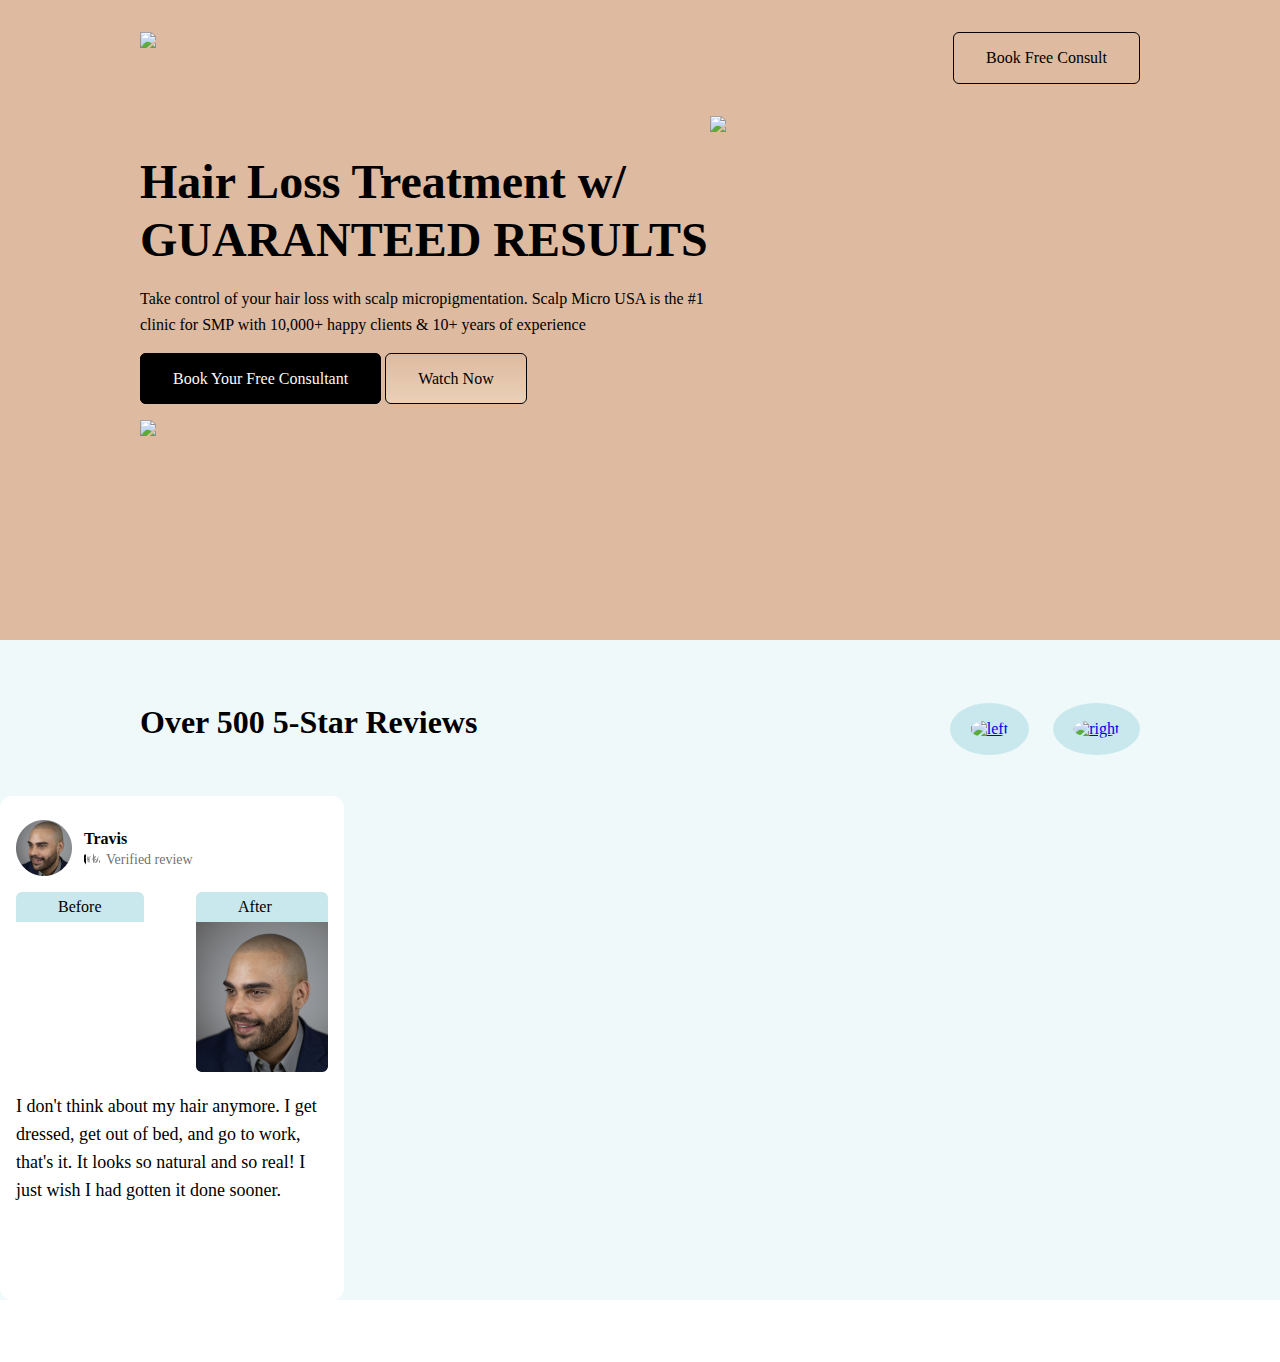
==== commit 2924bc13: "reveiw card done" ====
--- a/index.html
+++ b/index.html
@@ -4,234 +4,85 @@
     <meta charset="UTF-8" />
     <meta name="viewport" content="width=device-width, initial-scale=1.0" />
     <title>Scalp</title>
-    <!-- google fonts poppins -->
-    <link rel="preconnect" href="https://fonts.googleapis.com" />
-    <link rel="preconnect" href="https://fonts.gstatic.com" crossorigin />
-    <link
-      href="https://fonts.googleapis.com/css2?family=Poppins:ital,wght@0,100;0,200;0,300;0,400;0,500;0,600;0,700;0,800;0,900;1,100;1,200;1,300;1,400;1,500;1,600;1,700;1,800;1,900&display=swap"
-      rel="stylesheet"
-    />
-    <!-- custome css -->
-    <link rel="stylesheet" href="./css/style.css" />
+    <link rel="stylesheet" href="css/style.css">
+
   </head>
   <body>
-    <section class="hero-part">
-      <div class="container">
-        <nav>
-          <img src="./images/original logo.svg" alt="logo" />
-          <a href="#" id="book-free-btn">Book Free Consult</a>
-        </nav>
-        <div class="hero-content">
-          <div class="hero-content-text">
-            <h1>Hair Loss Treatment w/ GUARANTEED RESULTS</h1>
+    <!-- hero section -->
+   <section class="first-page">
+    <div class="container">
+      <nav>
+        <img src="Images/main logo.png">
+        <a href="#" id="book-btn">Book Free Consult</a>
+      </nav>
+    </div>
+    <div class="hero-content">
+      <div class="hero-content-text">
+        <h1 id="guarantee">Hair Loss Treatment w/ GUARANTEED RESULTS</h1>
+        <p id="experience">
+          Take control of your hair loss with scalp micropigmentation. Scalp
+          Micro USA is the #1 clinic for SMP with 10,000+ happy clients &
+          10+ years of experience
+        </p>
+      <div class="btns">
+        <a href="#" id="book-btn2">Book Your Free Consultant</a>
+        <a href="#" id="watch-now">Watch Now</a>
+      </div> 
+        <img src="Images/google rating.png" id="google-icon">
+      </div>
+      <div class="hero-content-video"> 
+        <img src="Images/theme 1.png" >
+      </div>
+    </div>
+   </section> 
+    <!-- review section -->
+   <section class="review-section">
+     <div class="review-container">
+       <div class="review-nav">
+          <h3>Over 500 5-Star Reviews</h3>
+         <div class="review-navigation">
+           <a href="#"><img class="arrows" src="Images/left.png" alt="left"/></a>
+           <a href="#"><img class="arrows" src="Images/right.png" alt="right"/></a>
+         </div>
+       </div>
+     </div>
+       <!-- review card section -->
+       <div class="review-cards">
+        <!-- card 1 -->
+        <div class="review-card">
+          <div class="review-card-profile">
+            <img src="Images/travis profile.png" alt="profile image" />
+            <div class="profile-name">
+              <h4>Travis</h4>
+              <div class="profile-verified">
+                <img src="Images/Verified logo.png" alt="verified-logo" />
+                <p>Verified review</p>
+              </div>
+            </div>
+          </div>
+          <div class="review-card-images">
+            <div class="review-card-image">
+              <div class="image-title">
+                <p>Before</p>
+              </div>
+              <img src="./images/Before.png" alt="" />
+            </div>
+
+            <div class="review-card-image">
+              <div class="image-title">
+                <p>After</p>
+              </div>
+              <img src="Images/After.png" alt="" />
+            </div>
+          </div>
+          <div class="review-card-text">
             <p>
-              Take control of your hair loss with scalp micropigmentation. Scalp
-              Micro USA is the #1 clinic for SMP with 10,000+ happy clients &
-              10+ years of experience
+              I don't think about my hair anymore. I get dressed, get out of
+              bed, and go to work, that's it. It looks so natural and so real!
+              I just wish I had gotten it done sooner.
             </p>
-            <div class="btns">
-              <a class="btn-left" href="#">Book Your Free Consult</a>
-              <a class="btn-right" href="#">Watch Now <img src="./images/Frame (1).png" alt=""></a>
-            </div>
-            <img class="google-review" src="./images/google.png" alt="">
-          </div>
-          <div class="hero-content-video">
-            <img src="./images/Group 23.svg" alt="">
           </div>
         </div>
-      </div>
-    </section>
-    <section class="review-section">
-      <div class="review-container">
-        <div class="review-nav">
-          <h3>Over 500 5-Star Reviews</h3>
-          <div class="navigation-btn">
-            <a href="#"><img src="./images/Frame (2).png" alt=""></a>
-            <a href="#"><img src="./images/Frame (3).png" alt=""></a>
-          </div>
-        </div>
-        <!-- review card section -->
-        <div class="review-cards">
-          <!-- card 1 -->
-          <div class="review-card">
-            <div class="review-card-profile">
-              <img src="./images/Ellipse 1.png" alt="loading..">
-              <div class="profile-name">
-                <h4>Travis</h4>
-                <div class="verified-review">
-                  <img src="./images/Frame.svg" alt="loading...">
-                  <p>Verified review</p>
-                </div>
-              </div>
-            </div>
-            <div class="review-images">
-              <div class="review-image">
-                <div class="review-image-title">
-                  <p>Before</p>
-                </div>
-                <img src="./images/Rectangle 37.svg" alt="">
-              </div>
-              <div class="review-image">
-                <div class="review-image-title">
-                  <p>After</p>
-                </div>
-                <img src="./images/Rectangle 38.svg" alt="">
-              </div>
-            </div>
-            <div class="review-text">
-              <p>I don't think about my hair anymore. I get dressed, get out of bed, and go to work, that's it. It looks so natural and so real! I just wish I had gotten it done sooner.</p>
-            </div>
-          </div>
-          <!-- card 2 -->
-          <div class="review-card">
-            <div class="review-card-profile">
-              <img src="./images/Ellipse 1 (1).png" alt="loading..">
-              <div class="profile-name">
-                <h4>Travis</h4>
-                <div class="verified-review">
-                  <img src="./images/Frame.svg" alt="loading...">
-                  <p>Verified review</p>
-                </div>
-              </div>
-            </div>
-            <div class="review-images">
-              <div class="review-image">
-                <div class="review-image-title">
-                  <p>Before</p>
-                </div>
-                <img src="./images/Rectangle 37.png" alt="">
-              </div>
-              <div class="review-image">
-                <div class="review-image-title">
-                  <p>After</p>
-                </div>
-                <img src="./images/Rectangle 38.png" alt="">
-              </div>
-            </div>
-            <div class="review-text">
-              <p>It gives you confidence with your everyday life. My brother said to me, wow you look like a stud, you look better than me now! These guys at Scalp Micro USA really care, they're fun. It's a great decision and I'm very happy with you guys.</p>
-            </div>
-          </div>
-          <!-- card 3 -->
-          <div class="review-card">
-            <div class="review-card-profile">
-              <img src="./images/Ellipse 1 (2).png" alt="loading..">
-              <div class="profile-name">
-                <h4>Travis</h4>
-                <div class="verified-review">
-                  <img src="./images/Frame.svg" alt="loading...">
-                  <p>Verified review</p>
-                </div>
-              </div>
-            </div>
-            <div class="review-images">
-              <div class="review-image">
-                <div class="review-image-title">
-                  <p>Before</p>
-                </div>
-                <img src="./images/Rectangle 37 (1).png" alt="">
-              </div>
-              <div class="review-image">
-                <div class="review-image-title">
-                  <p>After</p>
-                </div>
-                <img src="./images/Rectangle 38 (1).png" alt="">
-              </div>
-            </div>
-            <div class="review-text">
-              <p>It's changed my life for the better! Matt gave me the hairline that I wanted. I'm ready to go places and do things, travel everywhere, and show it off. If you're thinking about doing it, don't think about it just go for it!</p>
-            </div>
-          </div>
-        </div>
-        <!-- review section button -->
-        <div class="booking-btn">
-          <a href="#">Book Your Free Consult</a>
-         </div>
-      </div>
-    </section>
-    <section class="form-section">
-      <div class="container">
-        <form class="form">
-          <h2>Get Your Free Consultation</h2>
-          <!-- row 1 -->
-          <div class="form-row">
-            <input type="text" placeholder="First name" class="form-input">
-            <input type="text" placeholder="Last name" class="form-input">
-          </div>
-          <!-- row 2 -->
-          <div class="form-row">
-            <input type="tel" placeholder="Phone number" class="form-input">
-            <input type="email" placeholder="Email" class="form-input">
-          </div>
-          <!-- row 3 -->
-          <div class="form-row">
-            <input
-              list="city"
-              placeholder="Clinic location"
-              class="form-input full-width-form-inputs"
-            />
-            <datalist id="city">
-              <option value="Dhaka"></option>
-              <option value="New York"></option>
-              <option value="jakarta"></option>
-            </datalist>
-          </div>
-          <input type="submit" value="BOOK NOW" class="form-btn">
-        </form>
-        <div class="example">
-          <img src="./images/Rectangle 35.png" alt="loading...">
-          <div class="text-area">
-            <h3>Anyone can fix their hair loss with SMP</h3>
-            <p>If you get scalp micropigmentation, we guarantee you will receive a natural hairline that's subtle and matches your look. People will ask what's changed; did you get a new haircut, start working out? But only you will know. </p>
-            <a href="#">Book Your Free Consult</a>
-          </div>
-        </div>
-      </div>
-    </section>
-    <section class="featured-ons">
-      <div class="container">
-        <div class="images">
-          <div class="heading">
-            <img src="./images/AS FEATURED ON.png" alt="loading">
-          </div>
-          <div class="images-row">
-            <img src="./images/Rectangle 44.png" alt="">
-            <img src="./images/Rectangle 45.png" alt="">
-            <img src="./images/Rectangle 46.png" alt="">
-            <img src="./images/Rectangle 47.png" alt="">
-            <img src="./images/Rectangle 48.png" alt="">
-            <img src="./images/Rectangle 49.png" alt="">
-          </div>
-        </div>
-      </div>
-    </section>
-    <section class="consultation">
-      <div class="container">
-        <div class="consultation-heading">
-          <h3 id="heading-id">Get Your Free Consultation</h3>
-        </div>
-        <div class="consultancy-cards">
-          <!-- card 1 -->
-          <div class="consultancy-card">
-            <img src="./images/Rectangle 50.png" alt="">
-            <h4>1. Book a FREE Consultation</h4>
-            <p>Submit your info and our team with follow up with an in-person or phone consultation with one of our expert scalp micropigmentation artists.</p>
-          </div>
-          <!-- card 2 -->
-          <div class="consultancy-card">
-            <img src="./images/Rectangle 50 (1).png" alt="">
-            <h4>2. During Your Consultation</h4>
-            <p>See what the treatment will look like with a hairline mockup and get all your questions answered
-            </p>
-          </div>
-          <!-- card 3 -->
-          <div class="consultancy-card">
-            <img src="./images/Rectangle 50 (2).png" alt="">
-            <h4>3. Book Your Treatment</h4>
-            <p>Schedule your scalp micropigmentation treatment and be that much closer to getting your hairline back. </p>
-          </div>
-        </div>
-      </div>
-    </section>
+   </section>
   </body>
 </html>
--- a/css/style.css
+++ b/css/style.css
@@ -1,21 +1,20 @@
 *{
     margin: 0px;
     padding: 0px;
-    box-sizing: border-box;
 }
 
 .container{
     width: 1000px;
     margin: 0 auto;
-    /* background-color: aqua; */
-}
-
-/* hero-part css start */
-.hero-part{ 
+    background-color: #DDBAA0;
+}
+
+/* first-page css start */
+.first-page{ 
     width: 100%;
-    background: linear-gradient(180deg, #DDBAA0 0%, #EAD1B7 100%);
-}
-/* hero-part css end */
+    background: #DDBAA0;
+}
+/* first-page css end */
 
 /* nav css start */
 nav{
@@ -25,393 +24,203 @@
     justify-content: space-between;
 }
 
-#book-free-btn{
+#book-btn{
     color: #000;
     border-radius: 6px;
     text-decoration: none;
     border: 1px solid #000000;
     padding: 16px 32px 16px 32px;
-
-    font-size: 16px;
-    font-weight: 700;
-    line-height: 24px;
-    font-family:poppins;
 }
 /* nav css end */
 
 /* hero-content css start */
 .hero-content{
-    width: 100%;
+    width: 1000px;
     height: 524px;
-    display: flex;
-    /* background-color: rgb(5, 26, 26); */
+    margin: 0 auto;
+    display: flex;
+    background-color: #DDBAA0;
 }
 
 .hero-content-text{
     height: 100%;
     width: 570px;
-    background: linear-gradient(180deg, #DDBAA0 0%, #EAD1B7 100%);
-
-    /* background-color: aqua; */
-}
-.hero-content-video{
-    height: 100%;
-    width: 430px;
-    background: linear-gradient(180deg, #DDBAA0 0%, #EAD1B7 100%);
-    
-
-}
-.hero-content-text h1{
-    width: 570px;
-    height: 116px;
-    font-family: poppins;
+    background-color: #DDBAA0;
+}
+#guarantee{
+    margin-top: 37px;
+    font-family: Proxima Nova;
     font-size: 48px;
     font-weight: 700;
-    margin-bottom: 16px;
     line-height: 58.46px;
-}
-
-.hero-content-text p{
-    width: 570px;
-    height: 52px;
+    
+}
+#experience{
+    margin-top: 16px;
     font-family: Proxima Nova;
     font-size: 16px;
     font-weight: 400;
     line-height: 26px;
 }
-
+#google-icon{
+    margin-top: 32px;
+}
+#book-btn2{
+    background-color: #000000;
+    color: #fbf8f8;
+    border-radius: 6px;
+    text-decoration: none;
+    border: 1px solid #000000;
+    padding: 16px 32px 16px 32px;
+}
+#watch-now{
+    color: #000;
+    border-radius: 6px;
+    text-decoration: none;
+    border: 1px solid #000000;
+    padding: 16px 32px 16px 32px;
+    background: linear-gradient(180deg, #DDBAA0 0%, #EAD1B7 100%);
+}
 .btns{
-    padding:32px 0 ;
-    display: flex;
-    gap: 16px;
-   
-}
-
-.btns .btn-left{
-    background-color: #000000;
-    color: #FFFFFF;
-    text-decoration: none;
-    padding: 16px 32px 16px 32px;
-    gap: 10px;
-    border-radius: 6px;
-    /* typography */
+    margin-top: 32px;
+}
+
+.hero-content-video{
+    height: 100%;
+    width: 430px;
+}
+/* hero-content css end */
+
+/* second page css start */
+
+.review-section{
+    width: 100%;
+    background-color: #EFF9FA;
+}
+
+.review-container{
+    width: 1000px;
+    height: 30px;
+    margin: 0 auto;
+    padding: 63px 0px;
+    /* background-color: #DDBAA0; */
+}
+
+.review-nav{
+    display: flex;
+    margin-bottom: 32px;
+    justify-content: space-between;
+}
+
+.review-nav h3{
+    font-size: 32px;
+    font-weight: 700;
     font-family: poppins;
+    line-height: 38.98px;
+}
+.review-navigation{
+    gap: 24px;
+    display: flex;
+}
+.review-nav .review-navigation .arrows{
+    width: 48px;
+    height: 48px;
+    border-radius: 50%;
+    padding: 17.14px 20.57px;
+    background-color: #C9E8ED;
+}
+/* second page css end */
+
+/* review-card css */
+.review-cards{
+    width: 100%px;
+    display: flex;
+    /* flex-wrap: wrap; */
+    margin-bottom: 62px;
+    align-items: flex-start;
+    justify-content: space-between;
+    /* background-color: aqua;   */
+}
+
+.review-card{
+    min-height: 456px;
+    width: 312px;
+    padding: 24px 16px;
+    border-radius: 12px;
+    display: inline-block;
+    background-color:#fff;
+}
+
+.review-card-profile{
+    gap: 12px;
+    display: flex;
+    margin-bottom: 16px;
+}
+
+.profile-name{
+    display: flex;
+    justify-content: center;
+    flex-direction: column;
+}
+.profile-name h4{
     font-size: 16px;
     font-weight: 700;
-}
-
-.btns .btn-right{
-    display:flex ;
-    color: #000000;
-    text-decoration: none;
-    /* background: linear-gradient(180deg, #DDBAA0 0%, #EAD1B7 100%); */
-    font-family: poppins;
-    font-size: 16px;
-    font-weight: 700;
-    padding: 16px 32px 16px 32px;
-    gap: 10px;
-    border-radius: 6px;
-    border: 1px solid #000000;
-}
-
-.hero-content-video img{
-    width:398px;
-    height: 320px;
-    margin-top: 49px;
-    margin-right: 220px;
-    margin-bottom:155px ;
-}
-/* hero-content css end */
-
-/* review section starts */
-.review-section{
-    width: 100%;
-    background: #EFF9FA;
-
-}
-
-.review-container{
-    width: 1000px;
-    height:853px;
-    margin: 0 auto;
-    padding: 52px 0; 
-}
-
-.review-nav{
-    display: flex;
-    justify-content: space-between;
-    align-items: center;
-    margin-bottom:32px ;
-}
-
-.review-nav h3{
-    font-family: poppins;
-    font-size: 32px;
-    font-weight: 700;
-    /* line-height: 38.98px; */
-   
-}
-
-.review-nav .navigation-btn{
-    display: flex;
-    gap: 24px;
-}
-
-.review-cards{
-    width: 100%;
-    display: flex;
-    justify-content: space-between;
-    align-items: flex-start;
-    margin-bottom: 62px;
-}
-
-.review-card{
-    width: 312px;
-    min-height:456px;
-    width: Hug (312px)px;
-    background: #FFFFFF;
-    border-radius: 12px;
-    padding: 24px 16px 24px 16px;
-
-
-}
-
-.review-card-profile{
-    display: flex;
-}
-
-.profile-name{
-    padding:6px 0 5px 11px ;
-}
-.profile-name h4{
-    font-family: poppins;
-    font-size: 16px;
-    font-weight: 700;
+    /* text-align: left; */
     line-height: 24px;
-    coloe: #000000;
-
-}
-
-
-.profile-name .verified-review{
-    display: flex;
-}
-
-.profile-name .verified-review p{
-    font-family: poppins;
+    font-family: poppins ;
+
+}
+
+.profile-verified{
+    gap: 6px;
+    display: flex;
+}
+
+.profile-verified p{
     font-size: 14px;
     font-weight: 400;
     line-height: 18px;
     color: #00000099;
-    margin-left: 6px;
-}
-
-.review-images{
-    display: flex;
-    gap:16px ;
-    margin: 16px 0;
-}
-
-.review-images .review-image-title {
-    font-family: Proxima Nova;
-    font-size: 16px;
-    font-weight: 400;
-    line-height: 18px;
+    font-family: poppins;
+
+}
+.profile-verified img{
+    width: 16px;
+    height: 16px;
+}
+
+.review-card-images{
+    display: flex;
+    margin-bottom: 16px;
+    justify-content: space-between;
+}
+
+
+
+.image-title{
     padding: 6px 42px;
-    border-radius: 6px 6px 0px 0px;
     background-color: #C9E8ED;
-    color: #000000;
-    text-align: center;
-}
-
-.review-text{
-    max-width: 280px;
-    font-family: poppins;
+    border-top-left-radius: 6px;
+    border-top-right-radius: 6px;
+}
+
+.review-card-text p{
     font-size: 18px;
     font-weight: 400;
     line-height: 28px;
-    color: #000000;
-}
-
-.booking-btn {
-    display: flex;
-   justify-content: center;
-    align-items: center;
-}
-
-.booking-btn a{
     font-family: poppins;
-    text-decoration: none;
-    font-size: 16px;
-    font-weight: 700;
-    color: #FFFFFF;
-    background-color: #000000 ;
-    padding: 16px 32px ;
-    border-radius: 6px;
-}
-
-/* review section ends */
-
-/* form section starts */
-
-.form{
-    width: 100%;
-    height: 399px;
-    border-radius: 24px;
-    background: #FFFFFF;
-    box-shadow: 5px 5px 10px 0px  #0000004D;
-    margin: 61px 0px 0 0px;
-}
-
-.form h2{
-    font-family: poppins;
-    font-size: 32px;
-    font-weight: 700;
-    line-height: 38.98px;
+    /* padding-bottom: 24px; */
+}
+
+.review-button{
     text-align: center;
-    padding: 32px 0;
-}
-
-.form-row{
-    gap:16px;
-    display: flex;
-    justify-content: center;
-    margin-bottom: 16px;
-}
-.form-input{
-    width: 320px;
-    height: 48px;
-    border-radius: 6px;
-    border: 1px solid #0000004D;
-    padding: 12px;
-}
-
-.full-width-form-inputs{
-    width: 656px;
-    height: 48px;
-}
-
-.form-btn{
-    width: 152px;
-    height: 56px;
-    font-family: poppins;
-    font-size: 16px;
-    font-weight: 700;
-    background-color:#EAB99E;
-    color: #000000;
+}
+
+.review-button a {
+    color: #fff;
     padding: 16px 32px;
-    border: none;
-    border-radius:6px;
-    margin: 16px  424px 32px 424px;
-}
-/* form section ends */
-
-/* example section starts*/
-
-.example{
-    width: 100%;
-    height:320px;
-    display: flex;
-    margin: 90px 0 ;
-}
-
-.text-area{
-    text-align: left;
-    padding: 17px 0 17px 32px ;
-}
-
-.text-area h3{
-    font-family:poppins;
-    font-size: 32px;
-    font-weight: 700;
-    line-height: 38.98px;
-    color: #000000;
-    margin-bottom: 16px;
-}
-
-.text-area p{
-    font-family: poppins;
-    font-size: 16px;
-    font-weight: 400;
-    line-height: 26px;
-    margin-bottom: 32px;
-}
-
-.text-area a{
-    text-decoration: none;
-    font-family: poppins;
-    font-size: 16px;
-    font-weight: 400;
-    padding: 16px 32px;
-    background-color: #000000;
-    color: #FFFFFF;
-    border-radius: 6px;
-}
-
-/* example section ends */ 
-
-/* feautured on section starts */
-.featured-ons{
-    width: 100%;
-    background-color:#EFF9FA;
-}
-.heading{
-    padding: 32px 366px;
-}
-.images-row{
-    display: flex;
-    gap: 32px;
-    padding-bottom: 32px;
-}
-/* feautured on section ends */
-/* consultation section starts */
-.consultation{
-    width: 100%;
-    background-color: #DDBAA04D;
-
-}
-.consultation-heading{
-    width: 100%;
-    padding: 62px 0 32px 0;
-}
-
-#heading-id{
-    font-family: poppins;
-    font-size: 32px;
-    font-weight: 700;
-    line-height: 38.98px;
-    text-align: center;
-}
-
-.consultancy-cards{
-    width: 100%;
-    display: flex;
-    justify-content: space-between;
-    gap: 32px;
-    padding-bottom: 62px;
-}
-
-.consultancy-card img{
-    margin-bottom: 16px;
-    width: 312px;
-    height: 240px;
-}
-
-.consultancy-card h4{
-    font-family: poppins;
-    font-size: 22px;
-    font-weight: 700;
-    line-height: 32px;
-    margin-bottom: 16px;
-}
-
-.consultancy-card p{
-    font-family: poppins;
-    font-size: 18px;
-    font-weight: 400;
-    line-height: 28px;
-}
-
-
-
-/* consultation section starts */+    border-radius: 6px;
+    text-decoration: none;
+    background-color: #000;    
+}
+/* review css end */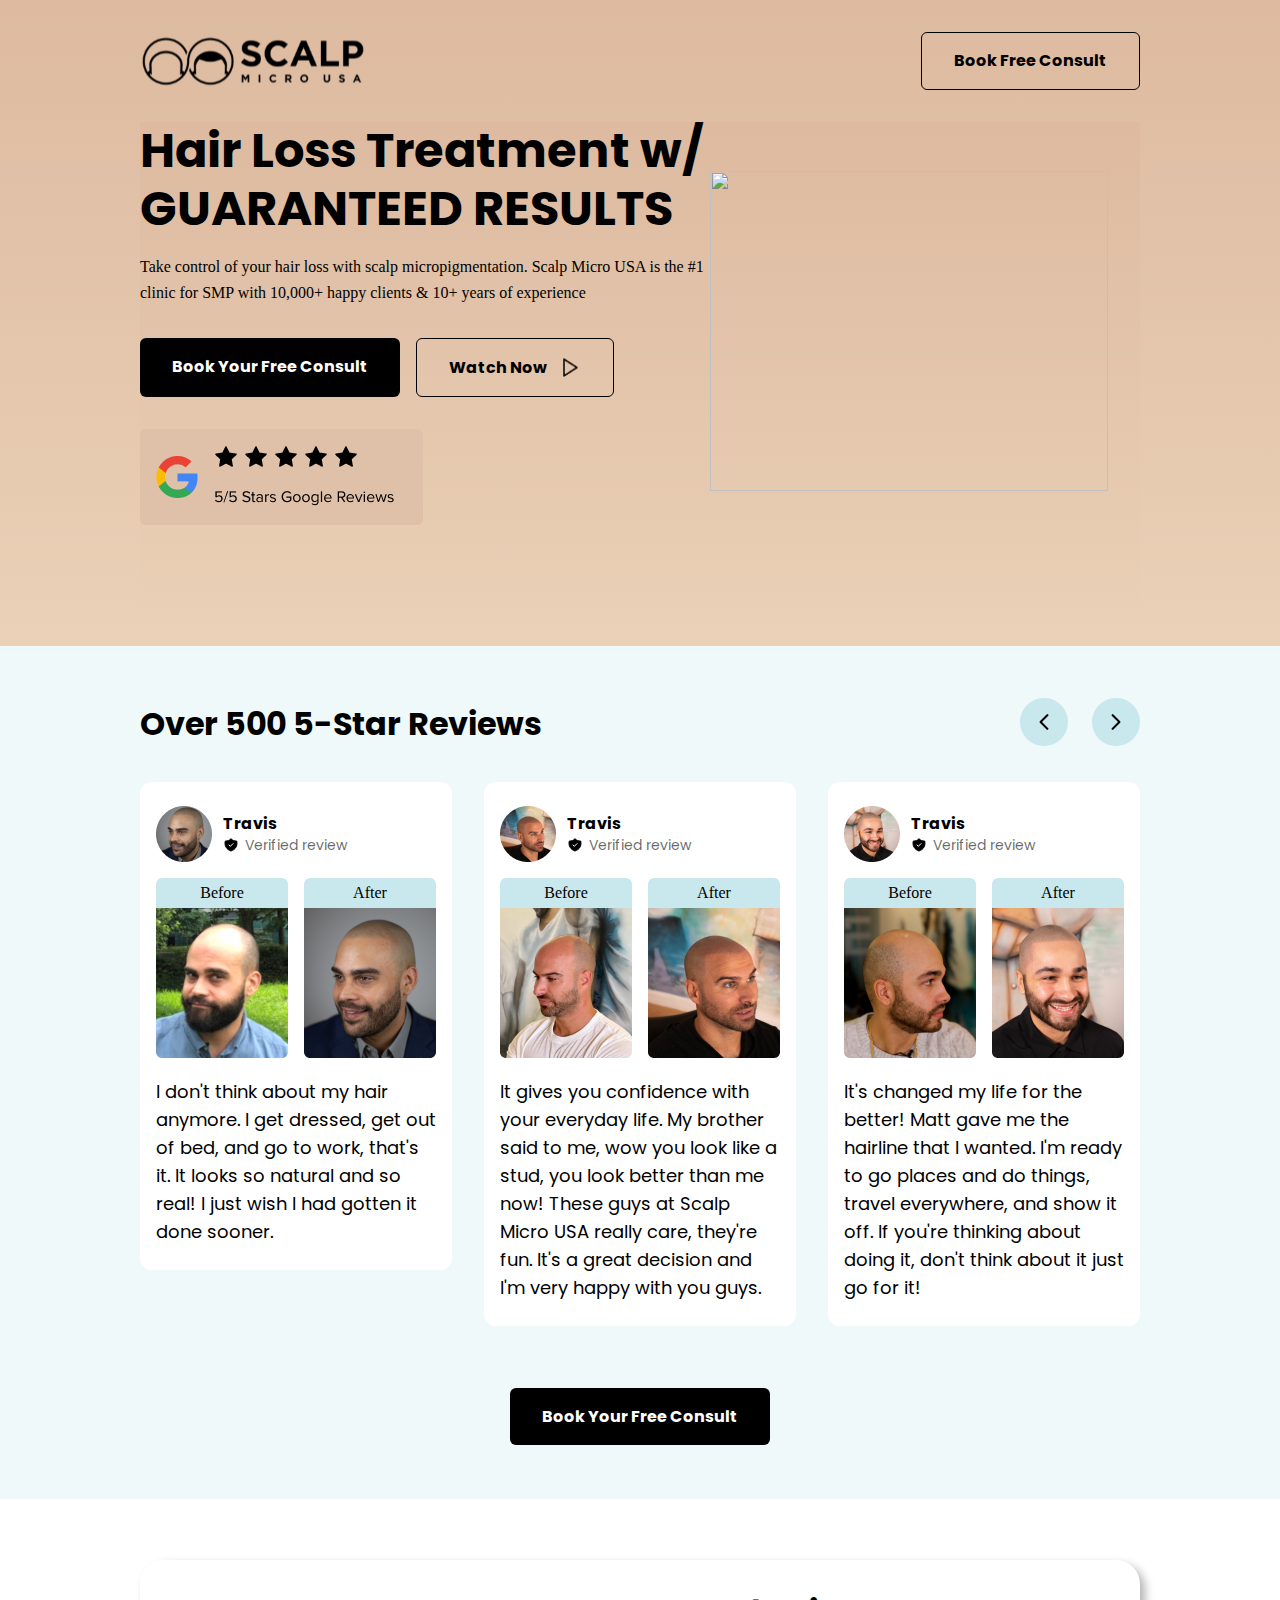
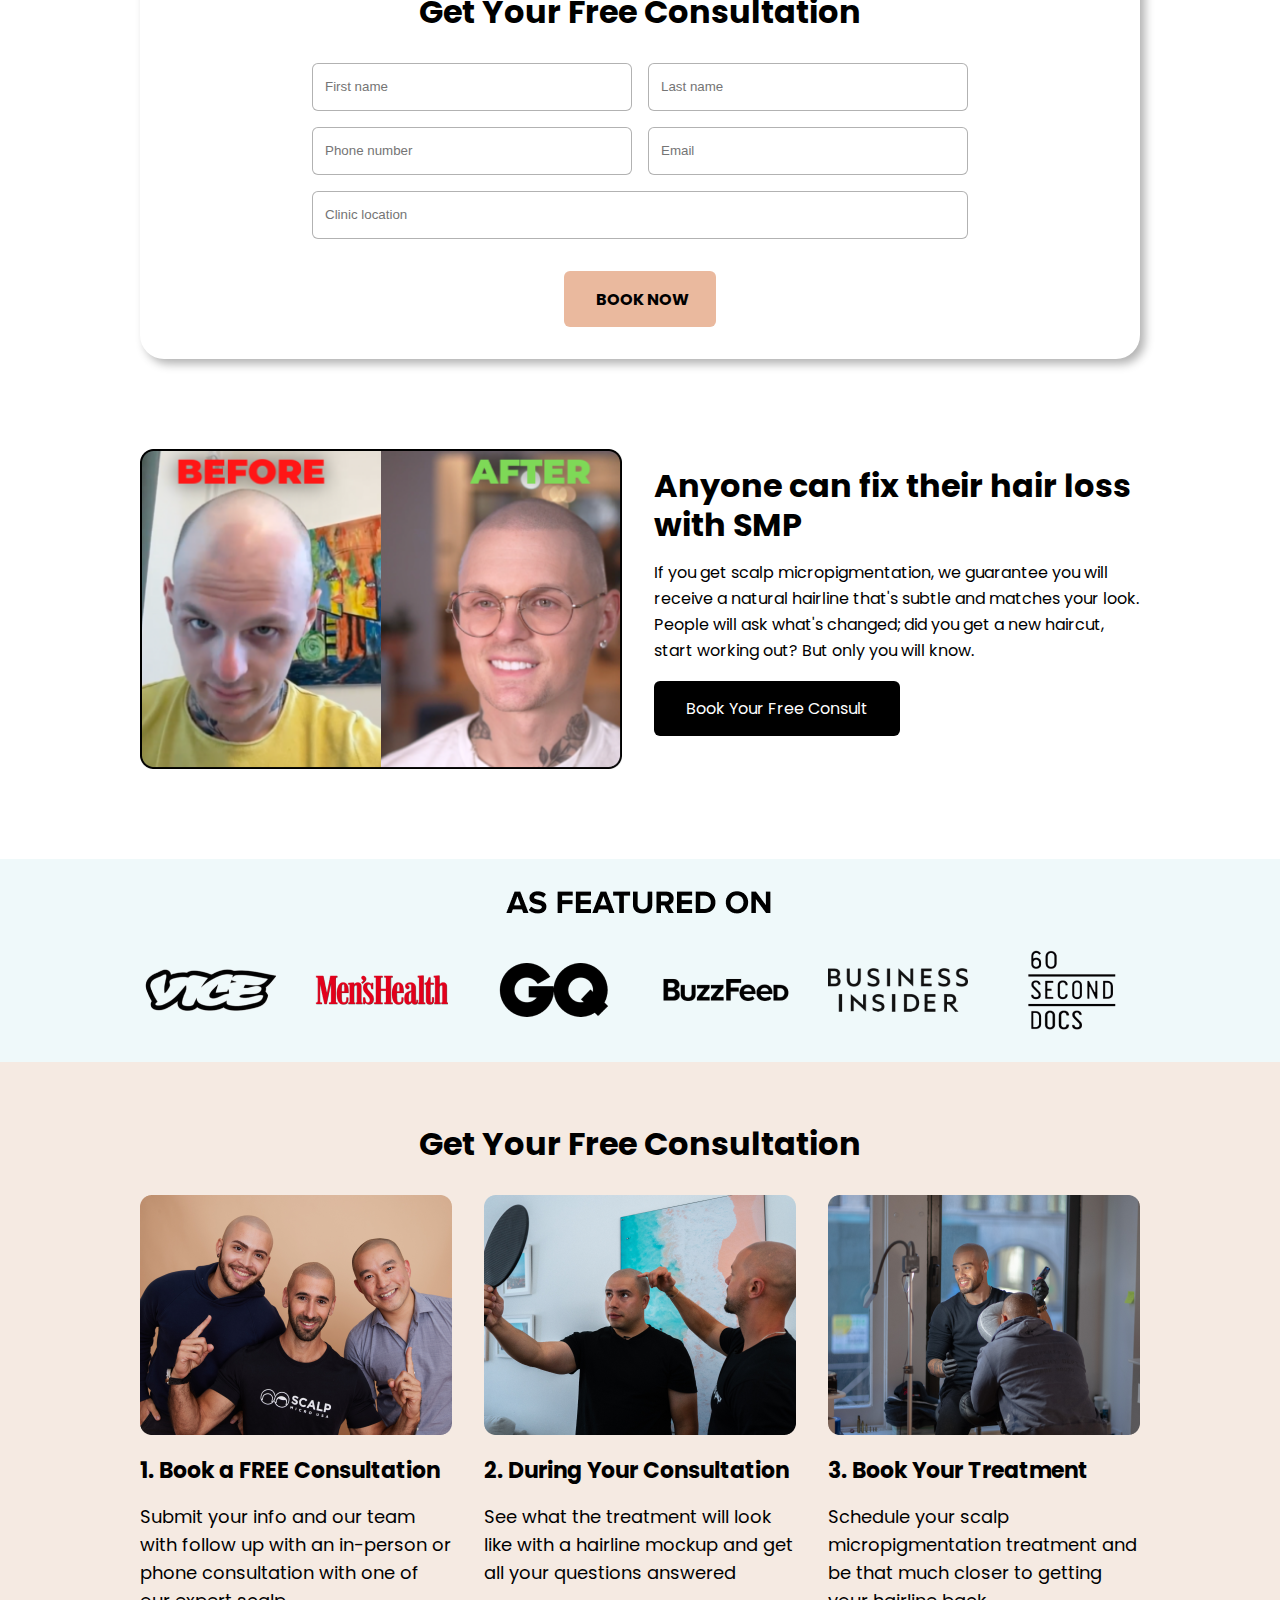
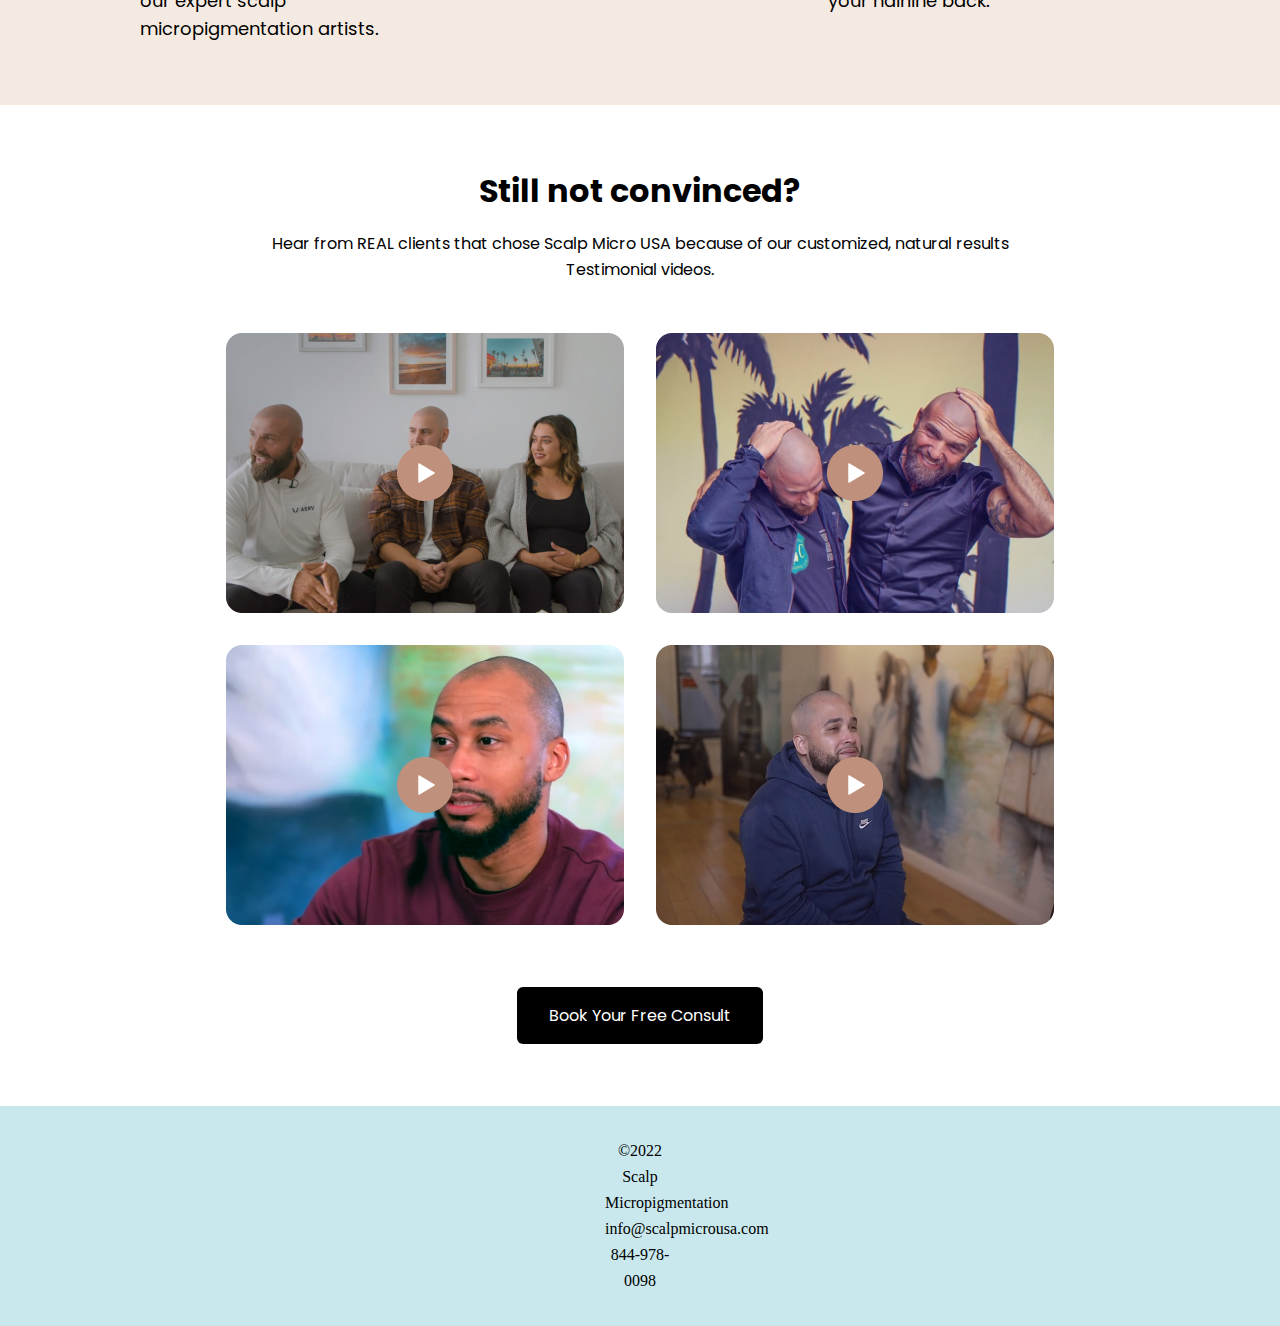
==== commit 977c3f5b: "Merge f2ed5b3b12b539b66b12bf3252168aadaa80293a into 1a64f6d2683b06cc4ecc4ba4117a5ac30499a3cf" ====
--- a/index.html
+++ b/index.html
@@ -4,85 +4,263 @@
     <meta charset="UTF-8" />
     <meta name="viewport" content="width=device-width, initial-scale=1.0" />
     <title>Scalp</title>
-    <link rel="stylesheet" href="css/style.css">
-
+    <!-- google fonts poppins -->
+    <link rel="preconnect" href="https://fonts.googleapis.com" />
+    <link rel="preconnect" href="https://fonts.gstatic.com" crossorigin />
+    <link
+      href="https://fonts.googleapis.com/css2?family=Poppins:ital,wght@0,100;0,200;0,300;0,400;0,500;0,600;0,700;0,800;0,900;1,100;1,200;1,300;1,400;1,500;1,600;1,700;1,800;1,900&display=swap"
+      rel="stylesheet"
+    />
+    <!-- custome css -->
+    <link rel="stylesheet" href="./css/style.css" />
   </head>
   <body>
-    <!-- hero section -->
-   <section class="first-page">
-    <div class="container">
-      <nav>
-        <img src="Images/main logo.png">
-        <a href="#" id="book-btn">Book Free Consult</a>
-      </nav>
-    </div>
-    <div class="hero-content">
-      <div class="hero-content-text">
-        <h1 id="guarantee">Hair Loss Treatment w/ GUARANTEED RESULTS</h1>
-        <p id="experience">
-          Take control of your hair loss with scalp micropigmentation. Scalp
-          Micro USA is the #1 clinic for SMP with 10,000+ happy clients &
-          10+ years of experience
-        </p>
-      <div class="btns">
-        <a href="#" id="book-btn2">Book Your Free Consultant</a>
-        <a href="#" id="watch-now">Watch Now</a>
-      </div> 
-        <img src="Images/google rating.png" id="google-icon">
-      </div>
-      <div class="hero-content-video"> 
-        <img src="Images/theme 1.png" >
-      </div>
-    </div>
-   </section> 
-    <!-- review section -->
-   <section class="review-section">
-     <div class="review-container">
-       <div class="review-nav">
+    <section class="hero-part">
+      <div class="container">
+        <nav>
+          <img src="./images/original logo.svg" alt="logo" />
+          <a href="#" id="book-free-btn">Book Free Consult</a>
+        </nav>
+        <div class="hero-content">
+          <div class="hero-content-text">
+            <h1>Hair Loss Treatment w/ GUARANTEED RESULTS</h1>
+            <p>
+              Take control of your hair loss with scalp micropigmentation. Scalp
+              Micro USA is the #1 clinic for SMP with 10,000+ happy clients &
+              10+ years of experience
+            </p>
+            <div class="btns">
+              <a class="btn-left" href="#">Book Your Free Consult</a>
+              <a class="btn-right" href="#">Watch Now <img src="./images/Frame (1).png" alt=""></a>
+            </div>
+            <img class="google-review" src="./images/google.png" alt="">
+          </div>
+          <div class="hero-content-video">
+            <img src="./images/Group 23.svg" alt="">
+          </div>
+        </div>
+      </div>
+    </section>
+    <section class="review-section">
+      <div class="review-container">
+        <div class="review-nav">
           <h3>Over 500 5-Star Reviews</h3>
-         <div class="review-navigation">
-           <a href="#"><img class="arrows" src="Images/left.png" alt="left"/></a>
-           <a href="#"><img class="arrows" src="Images/right.png" alt="right"/></a>
+          <div class="navigation-btn">
+            <a href="#"><img src="./images/Frame (2).png" alt=""></a>
+            <a href="#"><img src="./images/Frame (3).png" alt=""></a>
+          </div>
+        </div>
+        <!-- review card section -->
+        <div class="review-cards">
+          <!-- card 1 -->
+          <div class="review-card">
+            <div class="review-card-profile">
+              <img src="./images/Ellipse 1.png" alt="loading..">
+              <div class="profile-name">
+                <h4>Travis</h4>
+                <div class="verified-review">
+                  <img src="./images/Frame.svg" alt="loading...">
+                  <p>Verified review</p>
+                </div>
+              </div>
+            </div>
+            <div class="review-images">
+              <div class="review-image">
+                <div class="review-image-title">
+                  <p>Before</p>
+                </div>
+                <img src="./images/Rectangle 37.svg" alt="">
+              </div>
+              <div class="review-image">
+                <div class="review-image-title">
+                  <p>After</p>
+                </div>
+                <img src="./images/Rectangle 38.svg" alt="">
+              </div>
+            </div>
+            <div class="review-text">
+              <p>I don't think about my hair anymore. I get dressed, get out of bed, and go to work, that's it. It looks so natural and so real! I just wish I had gotten it done sooner.</p>
+            </div>
+          </div>
+          <!-- card 2 -->
+          <div class="review-card">
+            <div class="review-card-profile">
+              <img src="./images/Ellipse 1 (1).png" alt="loading..">
+              <div class="profile-name">
+                <h4>Travis</h4>
+                <div class="verified-review">
+                  <img src="./images/Frame.svg" alt="loading...">
+                  <p>Verified review</p>
+                </div>
+              </div>
+            </div>
+            <div class="review-images">
+              <div class="review-image">
+                <div class="review-image-title">
+                  <p>Before</p>
+                </div>
+                <img src="./images/Rectangle 37.png" alt="">
+              </div>
+              <div class="review-image">
+                <div class="review-image-title">
+                  <p>After</p>
+                </div>
+                <img src="./images/Rectangle 38.png" alt="">
+              </div>
+            </div>
+            <div class="review-text">
+              <p>It gives you confidence with your everyday life. My brother said to me, wow you look like a stud, you look better than me now! These guys at Scalp Micro USA really care, they're fun. It's a great decision and I'm very happy with you guys.</p>
+            </div>
+          </div>
+          <!-- card 3 -->
+          <div class="review-card">
+            <div class="review-card-profile">
+              <img src="./images/Ellipse 1 (2).png" alt="loading..">
+              <div class="profile-name">
+                <h4>Travis</h4>
+                <div class="verified-review">
+                  <img src="./images/Frame.svg" alt="loading...">
+                  <p>Verified review</p>
+                </div>
+              </div>
+            </div>
+            <div class="review-images">
+              <div class="review-image">
+                <div class="review-image-title">
+                  <p>Before</p>
+                </div>
+                <img src="./images/Rectangle 37 (1).png" alt="">
+              </div>
+              <div class="review-image">
+                <div class="review-image-title">
+                  <p>After</p>
+                </div>
+                <img src="./images/Rectangle 38 (1).png" alt="">
+              </div>
+            </div>
+            <div class="review-text">
+              <p>It's changed my life for the better! Matt gave me the hairline that I wanted. I'm ready to go places and do things, travel everywhere, and show it off. If you're thinking about doing it, don't think about it just go for it!</p>
+            </div>
+          </div>
+        </div>
+        <!-- review section button -->
+        <div class="booking-btn">
+          <a href="#">Book Your Free Consult</a>
          </div>
-       </div>
-     </div>
-       <!-- review card section -->
-       <div class="review-cards">
-        <!-- card 1 -->
-        <div class="review-card">
-          <div class="review-card-profile">
-            <img src="Images/travis profile.png" alt="profile image" />
-            <div class="profile-name">
-              <h4>Travis</h4>
-              <div class="profile-verified">
-                <img src="Images/Verified logo.png" alt="verified-logo" />
-                <p>Verified review</p>
-              </div>
-            </div>
-          </div>
-          <div class="review-card-images">
-            <div class="review-card-image">
-              <div class="image-title">
-                <p>Before</p>
-              </div>
-              <img src="./images/Before.png" alt="" />
-            </div>
-
-            <div class="review-card-image">
-              <div class="image-title">
-                <p>After</p>
-              </div>
-              <img src="Images/After.png" alt="" />
-            </div>
-          </div>
-          <div class="review-card-text">
-            <p>
-              I don't think about my hair anymore. I get dressed, get out of
-              bed, and go to work, that's it. It looks so natural and so real!
-              I just wish I had gotten it done sooner.
+      </div>
+    </section>
+    <section class="form-section">
+      <div class="container">
+        <form class="form">
+          <h2>Get Your Free Consultation</h2>
+          <!-- row 1 -->
+          <div class="form-row">
+            <input type="text" placeholder="First name" class="form-input">
+            <input type="text" placeholder="Last name" class="form-input">
+          </div>
+          <!-- row 2 -->
+          <div class="form-row">
+            <input type="tel" placeholder="Phone number" class="form-input">
+            <input type="email" placeholder="Email" class="form-input">
+          </div>
+          <!-- row 3 -->
+          <div class="form-row">
+            <input
+              list="city"
+              placeholder="Clinic location"
+              class="form-input full-width-form-inputs"
+            />
+            <datalist id="city">
+              <option value="Dhaka"></option>
+              <option value="New York"></option>
+              <option value="jakarta"></option>
+            </datalist>
+          </div>
+          <input type="submit" value="BOOK NOW" class="form-btn">
+        </form>
+        <div class="example">
+          <img src="./images/Rectangle 35.png" alt="loading...">
+          <div class="text-area">
+            <h3>Anyone can fix their hair loss with SMP</h3>
+            <p>If you get scalp micropigmentation, we guarantee you will receive a natural hairline that's subtle and matches your look. People will ask what's changed; did you get a new haircut, start working out? But only you will know. </p>
+            <a class="text-area-btn" href="#">Book Your Free Consult</a>
+          </div>
+        </div>
+      </div>
+    </section>
+    <section class="featured-ons">
+      <div class="container">
+        <div class="images">
+          <div class="heading">
+            <img src="./images/AS FEATURED ON.png" alt="loading">
+          </div>
+          <div class="images-row">
+            <img src="./images/Rectangle 44.png" alt="">
+            <img src="./images/Rectangle 45.png" alt="">
+            <img src="./images/Rectangle 46.png" alt="">
+            <img src="./images/Rectangle 47.png" alt="">
+            <img src="./images/Rectangle 48.png" alt="">
+            <img src="./images/Rectangle 49.png" alt="">
+          </div>
+        </div>
+      </div>
+    </section>
+    <section class="consultation">
+      <div class="container">
+        <div class="consultation-heading">
+          <h3 id="heading-id">Get Your Free Consultation</h3>
+        </div>
+        <div class="consultancy-cards">
+          <!-- card 1 -->
+          <div class="consultancy-card">
+            <img src="./images/Rectangle 50.png" alt="">
+            <h4>1. Book a FREE Consultation</h4>
+            <p>Submit your info and our team with follow up with an in-person or phone consultation with one of our expert scalp micropigmentation artists.</p>
+          </div>
+          <!-- card 2 -->
+          <div class="consultancy-card">
+            <img src="./images/Rectangle 50 (1).png" alt="">
+            <h4>2. During Your Consultation</h4>
+            <p>See what the treatment will look like with a hairline mockup and get all your questions answered
             </p>
           </div>
-        </div>
-   </section>
+          <!-- card 3 -->
+          <div class="consultancy-card">
+            <img src="./images/Rectangle 50 (2).png" alt="">
+            <h4>3. Book Your Treatment</h4>
+            <p>Schedule your scalp micropigmentation treatment and be that much closer to getting your hairline back. </p>
+          </div>
+        </div>
+      </div>
+    </section>
+    <section class="video-review">
+      <div class="video-container">
+        <div class="video-text-area">
+          <h3>Still not convinced?</h3>
+          <p>Hear from REAL clients that chose Scalp Micro USA because of our customized, natural results
+            Testimonial videos.</p>
+        </div>
+        <!-- row 1 -->
+        <div class="video-row">
+          <img src="./images/Group 46.png" alt="loading">
+          <img src="./images/Group 47.png" alt="loading">
+        </div>
+        <!-- row 2 -->
+         <div class="video-row">
+          <img src="./images/Group 48.png" alt="loading">
+          <img src="./images/Group 49.png" alt="loading">
+         </div>
+         <div class="video-btn-div">
+          <a href="" class="video-btn">Book Your Free Consult</a>
+         </div>
+      </div>
+    </section>
+    <footer class="footer">
+      <p class="footer-text">
+        ©2022 Scalp Micropigmentation
+        info@scalpmicrousa.com
+        844-978-0098
+      </p>
+    </footer>
   </body>
 </html>
--- a/css/style.css
+++ b/css/style.css
@@ -1,20 +1,21 @@
 *{
     margin: 0px;
     padding: 0px;
+    box-sizing: border-box;
 }
 
 .container{
     width: 1000px;
     margin: 0 auto;
-    background-color: #DDBAA0;
-}
-
-/* first-page css start */
-.first-page{ 
-    width: 100%;
-    background: #DDBAA0;
-}
-/* first-page css end */
+    /* background-color: aqua; */
+}
+
+/* hero-part css start */
+.hero-part{ 
+    width: 100%;
+    background: linear-gradient(180deg, #DDBAA0 0%, #EAD1B7 100%);
+}
+/* hero-part css end */
 
 /* nav css start */
 nav{
@@ -24,203 +25,470 @@
     justify-content: space-between;
 }
 
-#book-btn{
+#book-free-btn{
     color: #000;
     border-radius: 6px;
     text-decoration: none;
     border: 1px solid #000000;
     padding: 16px 32px 16px 32px;
+
+    font-size: 16px;
+    font-weight: 700;
+    line-height: 24px;
+    font-family:poppins;
 }
 /* nav css end */
 
 /* hero-content css start */
 .hero-content{
-    width: 1000px;
+    width: 100%;
     height: 524px;
-    margin: 0 auto;
-    display: flex;
-    background-color: #DDBAA0;
+    display: flex;
+    /* background-color: rgb(5, 26, 26); */
 }
 
 .hero-content-text{
     height: 100%;
     width: 570px;
-    background-color: #DDBAA0;
-}
-#guarantee{
-    margin-top: 37px;
-    font-family: Proxima Nova;
-    font-size: 48px;
-    font-weight: 700;
-    line-height: 58.46px;
-    
-}
-#experience{
-    margin-top: 16px;
-    font-family: Proxima Nova;
-    font-size: 16px;
-    font-weight: 400;
-    line-height: 26px;
-}
-#google-icon{
-    margin-top: 32px;
-}
-#book-btn2{
-    background-color: #000000;
-    color: #fbf8f8;
-    border-radius: 6px;
-    text-decoration: none;
-    border: 1px solid #000000;
-    padding: 16px 32px 16px 32px;
-}
-#watch-now{
-    color: #000;
-    border-radius: 6px;
-    text-decoration: none;
-    border: 1px solid #000000;
-    padding: 16px 32px 16px 32px;
     background: linear-gradient(180deg, #DDBAA0 0%, #EAD1B7 100%);
-}
-.btns{
-    margin-top: 32px;
-}
-
+
+    /* background-color: aqua; */
+}
 .hero-content-video{
     height: 100%;
     width: 430px;
+    background: linear-gradient(180deg, #DDBAA0 0%, #EAD1B7 100%);
+    
+
+}
+.hero-content-text h1{
+    width: 570px;
+    height: 116px;
+    font-family: poppins;
+    font-size: 48px;
+    font-weight: 700;
+    margin-bottom: 16px;
+    line-height: 58.46px;
+}
+
+.hero-content-text p{
+    width: 570px;
+    height: 52px;
+    font-family: Proxima Nova;
+    font-size: 16px;
+    font-weight: 400;
+    line-height: 26px;
+}
+
+.btns{
+    padding:32px 0 ;
+    display: flex;
+    gap: 16px;
+   
+}
+
+.btns .btn-left{
+    background-color: #000000;
+    color: #FFFFFF;
+    text-decoration: none;
+    padding: 16px 32px 16px 32px;
+    gap: 10px;
+    border-radius: 6px;
+    /* typography */
+    font-family: poppins;
+    font-size: 16px;
+    font-weight: 700;
+}
+
+.btns .btn-right{
+    display:flex ;
+    color: #000000;
+    text-decoration: none;
+    /* background: linear-gradient(180deg, #DDBAA0 0%, #EAD1B7 100%); */
+    font-family: poppins;
+    font-size: 16px;
+    font-weight: 700;
+    padding: 16px 32px 16px 32px;
+    gap: 10px;
+    border-radius: 6px;
+    border: 1px solid #000000;
+}
+
+.hero-content-video img{
+    width:398px;
+    height: 320px;
+    margin-top: 49px;
+    margin-right: 220px;
+    margin-bottom:155px ;
 }
 /* hero-content css end */
 
-/* second page css start */
-
+/* review section starts */
 .review-section{
     width: 100%;
-    background-color: #EFF9FA;
+    background: #EFF9FA;
+
 }
 
 .review-container{
     width: 1000px;
-    height: 30px;
+    height:853px;
     margin: 0 auto;
-    padding: 63px 0px;
-    /* background-color: #DDBAA0; */
+    padding: 52px 0; 
 }
 
 .review-nav{
     display: flex;
-    margin-bottom: 32px;
     justify-content: space-between;
+    align-items: center;
+    margin-bottom:32px ;
 }
 
 .review-nav h3{
+    font-family: poppins;
     font-size: 32px;
     font-weight: 700;
-    font-family: poppins;
-    line-height: 38.98px;
-}
-.review-navigation{
+    /* line-height: 38.98px; */
+   
+}
+
+.review-nav .navigation-btn{
+    display: flex;
     gap: 24px;
-    display: flex;
-}
-.review-nav .review-navigation .arrows{
-    width: 48px;
-    height: 48px;
-    border-radius: 50%;
-    padding: 17.14px 20.57px;
-    background-color: #C9E8ED;
-}
-/* second page css end */
-
-/* review-card css */
+}
+
 .review-cards{
-    width: 100%px;
-    display: flex;
-    /* flex-wrap: wrap; */
+    width: 100%;
+    display: flex;
+    justify-content: space-between;
+    align-items: flex-start;
     margin-bottom: 62px;
-    align-items: flex-start;
-    justify-content: space-between;
-    /* background-color: aqua;   */
 }
 
 .review-card{
-    min-height: 456px;
     width: 312px;
-    padding: 24px 16px;
+    min-height:456px;
+    width: Hug (312px)px;
+    background: #FFFFFF;
     border-radius: 12px;
-    display: inline-block;
-    background-color:#fff;
+    padding: 24px 16px 24px 16px;
+
+
 }
 
 .review-card-profile{
-    gap: 12px;
-    display: flex;
-    margin-bottom: 16px;
+    display: flex;
 }
 
 .profile-name{
-    display: flex;
-    justify-content: center;
-    flex-direction: column;
+    padding:6px 0 5px 11px ;
 }
 .profile-name h4{
-    font-size: 16px;
-    font-weight: 700;
-    /* text-align: left; */
+    font-family: poppins;
+    font-size: 16px;
+    font-weight: 700;
     line-height: 24px;
-    font-family: poppins ;
-
-}
-
-.profile-verified{
-    gap: 6px;
-    display: flex;
-}
-
-.profile-verified p{
+    coloe: #000000;
+
+}
+
+
+.profile-name .verified-review{
+    display: flex;
+}
+
+.profile-name .verified-review p{
+    font-family: poppins;
     font-size: 14px;
     font-weight: 400;
     line-height: 18px;
     color: #00000099;
-    font-family: poppins;
-
-}
-.profile-verified img{
-    width: 16px;
-    height: 16px;
-}
-
-.review-card-images{
-    display: flex;
-    margin-bottom: 16px;
+    margin-left: 6px;
+}
+
+.review-images{
+    display: flex;
+    gap:16px ;
+    margin: 16px 0;
+}
+
+.review-images .review-image-title {
+    font-family: Proxima Nova;
+    font-size: 16px;
+    font-weight: 400;
+    line-height: 18px;
+    padding: 6px 42px;
+    border-radius: 6px 6px 0px 0px;
+    background-color: #C9E8ED;
+    color: #000000;
+    text-align: center;
+}
+
+.review-text{
+    max-width: 280px;
+    font-family: poppins;
+    font-size: 18px;
+    font-weight: 400;
+    line-height: 28px;
+    color: #000000;
+}
+
+.booking-btn {
+    display: flex;
+   justify-content: center;
+    align-items: center;
+}
+
+.booking-btn a{
+    font-family: poppins;
+    text-decoration: none;
+    font-size: 16px;
+    font-weight: 700;
+    color: #FFFFFF;
+    background-color: #000000 ;
+    padding: 16px 32px ;
+    border-radius: 6px;
+}
+
+/* review section ends */
+
+/* form section starts */
+
+.form{
+    width: 100%;
+    height: 399px;
+    border-radius: 24px;
+    background: #FFFFFF;
+    box-shadow: 5px 5px 10px 0px  #0000004D;
+    margin: 61px 0px 0 0px;
+}
+
+.form h2{
+    font-family: poppins;
+    font-size: 32px;
+    font-weight: 700;
+    line-height: 38.98px;
+    text-align: center;
+    padding: 32px 0;
+}
+
+.form-row{
+    gap:16px;
+    display: flex;
+    justify-content: center;
+    margin-bottom: 16px;
+}
+.form-input{
+    width: 320px;
+    height: 48px;
+    border-radius: 6px;
+    border: 1px solid #0000004D;
+    padding: 12px;
+}
+
+.full-width-form-inputs{
+    width: 656px;
+    height: 48px;
+}
+
+.form-btn{
+    width: 152px;
+    height: 56px;
+    font-family: poppins;
+    font-size: 16px;
+    font-weight: 700;
+    background-color:#EAB99E;
+    color: #000000;
+    padding: 16px 32px;
+    border: none;
+    border-radius:6px;
+    margin: 16px  424px 32px 424px;
+}
+/* form section ends */
+
+/* example section starts*/
+
+.example{
+    width: 100%;
+    height:320px;
+    display: flex;
+    margin: 90px 0 ;
+}
+
+.text-area{
+    text-align: left;
+    padding: 17px 0 17px 32px ;
+}
+
+.text-area h3{
+    font-family:poppins;
+    font-size: 32px;
+    font-weight: 700;
+    line-height: 38.98px;
+    color: #000000;
+    margin-bottom: 16px;
+}
+
+.text-area p{
+    font-family: poppins;
+    font-size: 16px;
+    font-weight: 400;
+    line-height: 26px;
+    margin-bottom: 32px;
+}
+
+.text-area-btn{
+    text-decoration: none;
+    font-family: poppins;
+    font-size: 16px;
+    font-weight: 400;
+    padding: 16px 32px;
+    background-color: #000000;
+    color: #FFFFFF;
+    border-radius: 6px;
+}
+
+/* example section ends */ 
+
+/* feautured on section starts */
+.featured-ons{
+    width: 100%;
+    background-color:#EFF9FA;
+}
+.heading{
+    padding: 32px 366px;
+}
+.images-row{
+    display: flex;
+    gap: 32px;
+    padding-bottom: 32px;
+}
+/* feautured on section ends */
+/* consultation section starts */
+.consultation{
+    width: 100%;
+    background-color: #DDBAA04D;
+
+}
+.consultation-heading{
+    width: 100%;
+    padding: 62px 0 32px 0;
+}
+
+#heading-id{
+    font-family: poppins;
+    font-size: 32px;
+    font-weight: 700;
+    line-height: 38.98px;
+    text-align: center;
+}
+
+.consultancy-cards{
+    width: 100%;
+    display: flex;
     justify-content: space-between;
-}
-
-
-
-.image-title{
-    padding: 6px 42px;
+    gap: 32px;
+    padding-bottom: 62px;
+}
+
+.consultancy-card img{
+    margin-bottom: 16px;
+    width: 312px;
+    height: 240px;
+}
+
+.consultancy-card h4{
+    font-family: poppins;
+    font-size: 22px;
+    font-weight: 700;
+    line-height: 32px;
+    margin-bottom: 16px;
+}
+
+.consultancy-card p{
+    font-family: poppins;
+    font-size: 18px;
+    font-weight: 400;
+    line-height: 28px;
+}
+/* consultation section ends */
+
+/* video review section starts */
+.video-review{
+    width: 100%;
+    background-color: #FFFFFF;
+}
+
+.video-container{
+    width: 828px;
+    /* height: 868px; */
+    margin: 0 auto;
+    padding:62px 0 ;
+}
+
+.video-text-area{
+    width: 100%;
+    text-align: center;
+}
+
+.video-text-area h3{
+    font-family:poppins;
+    font-size: 32px;
+    font-weight: 700;
+    color:#000000;
+    margin-bottom: 16px;
+}
+
+.video-text-area p{
+    font-family: poppins;
+    font-size: 16px;
+    font-weight: 400;
+    line-height: 26px;
+    color:#000000;
+    margin-bottom: 50px;
+}
+.video-row{
+    display: flex;
+    justify-content: space-between;
+    margin-bottom: 32px;
+}
+.video-btn-div{
+    width: 100%;
+    display: flex;
+    justify-content: center;
+    align-items: center;
+    margin-top: 62px;
+}
+.video-btn{
+    text-decoration: none;
+    font-family: poppins;
+    font-size: 16px;
+    font-weight: 400;
+    padding: 16px 32px;
+    background-color: #000000;
+    color: #FFFFFF;
+    border-radius: 6px;
+}
+/* video review section ends*/
+
+/* footer section starts */
+.footer{
+    width: 100%;
+    text-align: center;
     background-color: #C9E8ED;
-    border-top-left-radius: 6px;
-    border-top-right-radius: 6px;
-}
-
-.review-card-text p{
-    font-size: 18px;
-    font-weight: 400;
-    line-height: 28px;
-    font-family: poppins;
-    /* padding-bottom: 24px; */
-}
-
-.review-button{
-    text-align: center;
-}
-
-.review-button a {
-    color: #fff;
-    padding: 16px 32px;
-    border-radius: 6px;
-    text-decoration: none;
-    background-color: #000;    
-}
-/* review css end */+
+
+}
+.footer-text{
+    font-family: Proxima Nova;
+    font-size: 16px;
+    font-weight: 400;
+    line-height: 26px;
+    color: #000000;
+    padding: 32px 0;
+    margin: 0 605px;
+
+}
+
+
+/* footer section ends */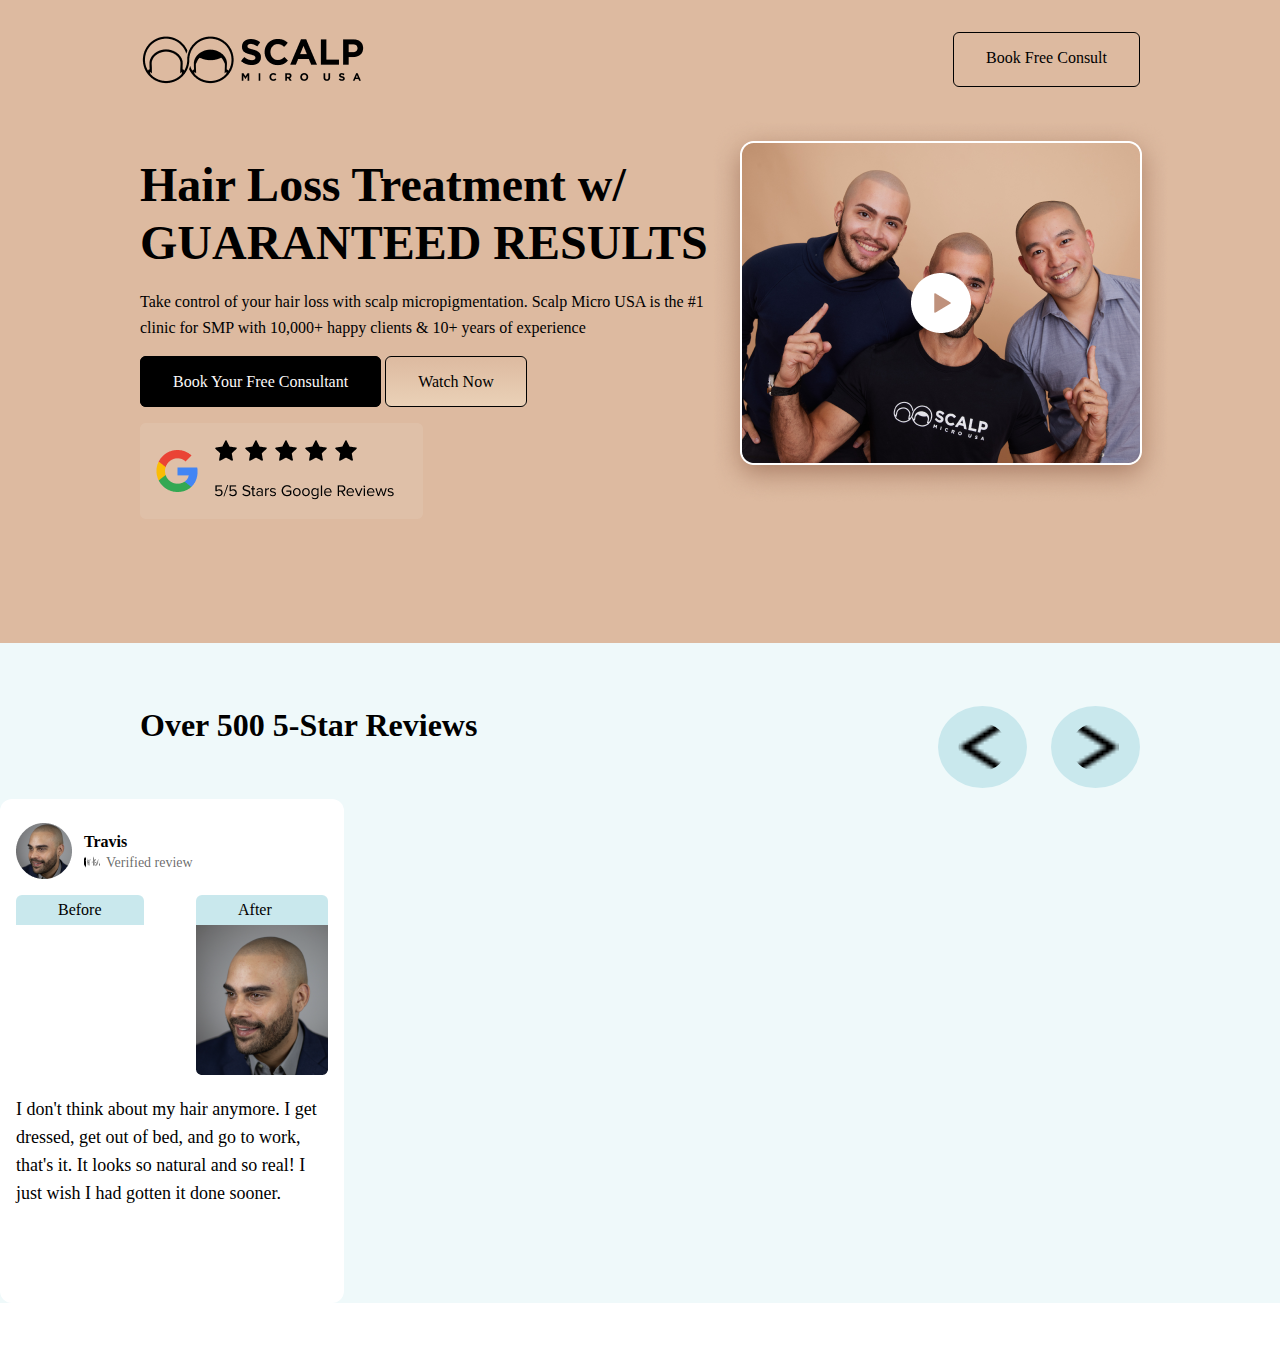
==== commit bcced15c: "Merge 2924bc1389b936f61ecd1cabfec4d51c3be30a8e into 1a64f6d2683b06cc4ecc4ba4117a5ac30499a3cf" ====
--- a/index.html
+++ b/index.html
@@ -4,263 +4,85 @@
     <meta charset="UTF-8" />
     <meta name="viewport" content="width=device-width, initial-scale=1.0" />
     <title>Scalp</title>
-    <!-- google fonts poppins -->
-    <link rel="preconnect" href="https://fonts.googleapis.com" />
-    <link rel="preconnect" href="https://fonts.gstatic.com" crossorigin />
-    <link
-      href="https://fonts.googleapis.com/css2?family=Poppins:ital,wght@0,100;0,200;0,300;0,400;0,500;0,600;0,700;0,800;0,900;1,100;1,200;1,300;1,400;1,500;1,600;1,700;1,800;1,900&display=swap"
-      rel="stylesheet"
-    />
-    <!-- custome css -->
-    <link rel="stylesheet" href="./css/style.css" />
+    <link rel="stylesheet" href="css/style.css">
+
   </head>
   <body>
-    <section class="hero-part">
-      <div class="container">
-        <nav>
-          <img src="./images/original logo.svg" alt="logo" />
-          <a href="#" id="book-free-btn">Book Free Consult</a>
-        </nav>
-        <div class="hero-content">
-          <div class="hero-content-text">
-            <h1>Hair Loss Treatment w/ GUARANTEED RESULTS</h1>
+    <!-- hero section -->
+   <section class="first-page">
+    <div class="container">
+      <nav>
+        <img src="Images/main logo.png">
+        <a href="#" id="book-btn">Book Free Consult</a>
+      </nav>
+    </div>
+    <div class="hero-content">
+      <div class="hero-content-text">
+        <h1 id="guarantee">Hair Loss Treatment w/ GUARANTEED RESULTS</h1>
+        <p id="experience">
+          Take control of your hair loss with scalp micropigmentation. Scalp
+          Micro USA is the #1 clinic for SMP with 10,000+ happy clients &
+          10+ years of experience
+        </p>
+      <div class="btns">
+        <a href="#" id="book-btn2">Book Your Free Consultant</a>
+        <a href="#" id="watch-now">Watch Now</a>
+      </div> 
+        <img src="Images/google rating.png" id="google-icon">
+      </div>
+      <div class="hero-content-video"> 
+        <img src="Images/theme 1.png" >
+      </div>
+    </div>
+   </section> 
+    <!-- review section -->
+   <section class="review-section">
+     <div class="review-container">
+       <div class="review-nav">
+          <h3>Over 500 5-Star Reviews</h3>
+         <div class="review-navigation">
+           <a href="#"><img class="arrows" src="Images/left.png" alt="left"/></a>
+           <a href="#"><img class="arrows" src="Images/right.png" alt="right"/></a>
+         </div>
+       </div>
+     </div>
+       <!-- review card section -->
+       <div class="review-cards">
+        <!-- card 1 -->
+        <div class="review-card">
+          <div class="review-card-profile">
+            <img src="Images/travis profile.png" alt="profile image" />
+            <div class="profile-name">
+              <h4>Travis</h4>
+              <div class="profile-verified">
+                <img src="Images/Verified logo.png" alt="verified-logo" />
+                <p>Verified review</p>
+              </div>
+            </div>
+          </div>
+          <div class="review-card-images">
+            <div class="review-card-image">
+              <div class="image-title">
+                <p>Before</p>
+              </div>
+              <img src="./images/Before.png" alt="" />
+            </div>
+
+            <div class="review-card-image">
+              <div class="image-title">
+                <p>After</p>
+              </div>
+              <img src="Images/After.png" alt="" />
+            </div>
+          </div>
+          <div class="review-card-text">
             <p>
-              Take control of your hair loss with scalp micropigmentation. Scalp
-              Micro USA is the #1 clinic for SMP with 10,000+ happy clients &
-              10+ years of experience
+              I don't think about my hair anymore. I get dressed, get out of
+              bed, and go to work, that's it. It looks so natural and so real!
+              I just wish I had gotten it done sooner.
             </p>
-            <div class="btns">
-              <a class="btn-left" href="#">Book Your Free Consult</a>
-              <a class="btn-right" href="#">Watch Now <img src="./images/Frame (1).png" alt=""></a>
-            </div>
-            <img class="google-review" src="./images/google.png" alt="">
-          </div>
-          <div class="hero-content-video">
-            <img src="./images/Group 23.svg" alt="">
           </div>
         </div>
-      </div>
-    </section>
-    <section class="review-section">
-      <div class="review-container">
-        <div class="review-nav">
-          <h3>Over 500 5-Star Reviews</h3>
-          <div class="navigation-btn">
-            <a href="#"><img src="./images/Frame (2).png" alt=""></a>
-            <a href="#"><img src="./images/Frame (3).png" alt=""></a>
-          </div>
-        </div>
-        <!-- review card section -->
-        <div class="review-cards">
-          <!-- card 1 -->
-          <div class="review-card">
-            <div class="review-card-profile">
-              <img src="./images/Ellipse 1.png" alt="loading..">
-              <div class="profile-name">
-                <h4>Travis</h4>
-                <div class="verified-review">
-                  <img src="./images/Frame.svg" alt="loading...">
-                  <p>Verified review</p>
-                </div>
-              </div>
-            </div>
-            <div class="review-images">
-              <div class="review-image">
-                <div class="review-image-title">
-                  <p>Before</p>
-                </div>
-                <img src="./images/Rectangle 37.svg" alt="">
-              </div>
-              <div class="review-image">
-                <div class="review-image-title">
-                  <p>After</p>
-                </div>
-                <img src="./images/Rectangle 38.svg" alt="">
-              </div>
-            </div>
-            <div class="review-text">
-              <p>I don't think about my hair anymore. I get dressed, get out of bed, and go to work, that's it. It looks so natural and so real! I just wish I had gotten it done sooner.</p>
-            </div>
-          </div>
-          <!-- card 2 -->
-          <div class="review-card">
-            <div class="review-card-profile">
-              <img src="./images/Ellipse 1 (1).png" alt="loading..">
-              <div class="profile-name">
-                <h4>Travis</h4>
-                <div class="verified-review">
-                  <img src="./images/Frame.svg" alt="loading...">
-                  <p>Verified review</p>
-                </div>
-              </div>
-            </div>
-            <div class="review-images">
-              <div class="review-image">
-                <div class="review-image-title">
-                  <p>Before</p>
-                </div>
-                <img src="./images/Rectangle 37.png" alt="">
-              </div>
-              <div class="review-image">
-                <div class="review-image-title">
-                  <p>After</p>
-                </div>
-                <img src="./images/Rectangle 38.png" alt="">
-              </div>
-            </div>
-            <div class="review-text">
-              <p>It gives you confidence with your everyday life. My brother said to me, wow you look like a stud, you look better than me now! These guys at Scalp Micro USA really care, they're fun. It's a great decision and I'm very happy with you guys.</p>
-            </div>
-          </div>
-          <!-- card 3 -->
-          <div class="review-card">
-            <div class="review-card-profile">
-              <img src="./images/Ellipse 1 (2).png" alt="loading..">
-              <div class="profile-name">
-                <h4>Travis</h4>
-                <div class="verified-review">
-                  <img src="./images/Frame.svg" alt="loading...">
-                  <p>Verified review</p>
-                </div>
-              </div>
-            </div>
-            <div class="review-images">
-              <div class="review-image">
-                <div class="review-image-title">
-                  <p>Before</p>
-                </div>
-                <img src="./images/Rectangle 37 (1).png" alt="">
-              </div>
-              <div class="review-image">
-                <div class="review-image-title">
-                  <p>After</p>
-                </div>
-                <img src="./images/Rectangle 38 (1).png" alt="">
-              </div>
-            </div>
-            <div class="review-text">
-              <p>It's changed my life for the better! Matt gave me the hairline that I wanted. I'm ready to go places and do things, travel everywhere, and show it off. If you're thinking about doing it, don't think about it just go for it!</p>
-            </div>
-          </div>
-        </div>
-        <!-- review section button -->
-        <div class="booking-btn">
-          <a href="#">Book Your Free Consult</a>
-         </div>
-      </div>
-    </section>
-    <section class="form-section">
-      <div class="container">
-        <form class="form">
-          <h2>Get Your Free Consultation</h2>
-          <!-- row 1 -->
-          <div class="form-row">
-            <input type="text" placeholder="First name" class="form-input">
-            <input type="text" placeholder="Last name" class="form-input">
-          </div>
-          <!-- row 2 -->
-          <div class="form-row">
-            <input type="tel" placeholder="Phone number" class="form-input">
-            <input type="email" placeholder="Email" class="form-input">
-          </div>
-          <!-- row 3 -->
-          <div class="form-row">
-            <input
-              list="city"
-              placeholder="Clinic location"
-              class="form-input full-width-form-inputs"
-            />
-            <datalist id="city">
-              <option value="Dhaka"></option>
-              <option value="New York"></option>
-              <option value="jakarta"></option>
-            </datalist>
-          </div>
-          <input type="submit" value="BOOK NOW" class="form-btn">
-        </form>
-        <div class="example">
-          <img src="./images/Rectangle 35.png" alt="loading...">
-          <div class="text-area">
-            <h3>Anyone can fix their hair loss with SMP</h3>
-            <p>If you get scalp micropigmentation, we guarantee you will receive a natural hairline that's subtle and matches your look. People will ask what's changed; did you get a new haircut, start working out? But only you will know. </p>
-            <a class="text-area-btn" href="#">Book Your Free Consult</a>
-          </div>
-        </div>
-      </div>
-    </section>
-    <section class="featured-ons">
-      <div class="container">
-        <div class="images">
-          <div class="heading">
-            <img src="./images/AS FEATURED ON.png" alt="loading">
-          </div>
-          <div class="images-row">
-            <img src="./images/Rectangle 44.png" alt="">
-            <img src="./images/Rectangle 45.png" alt="">
-            <img src="./images/Rectangle 46.png" alt="">
-            <img src="./images/Rectangle 47.png" alt="">
-            <img src="./images/Rectangle 48.png" alt="">
-            <img src="./images/Rectangle 49.png" alt="">
-          </div>
-        </div>
-      </div>
-    </section>
-    <section class="consultation">
-      <div class="container">
-        <div class="consultation-heading">
-          <h3 id="heading-id">Get Your Free Consultation</h3>
-        </div>
-        <div class="consultancy-cards">
-          <!-- card 1 -->
-          <div class="consultancy-card">
-            <img src="./images/Rectangle 50.png" alt="">
-            <h4>1. Book a FREE Consultation</h4>
-            <p>Submit your info and our team with follow up with an in-person or phone consultation with one of our expert scalp micropigmentation artists.</p>
-          </div>
-          <!-- card 2 -->
-          <div class="consultancy-card">
-            <img src="./images/Rectangle 50 (1).png" alt="">
-            <h4>2. During Your Consultation</h4>
-            <p>See what the treatment will look like with a hairline mockup and get all your questions answered
-            </p>
-          </div>
-          <!-- card 3 -->
-          <div class="consultancy-card">
-            <img src="./images/Rectangle 50 (2).png" alt="">
-            <h4>3. Book Your Treatment</h4>
-            <p>Schedule your scalp micropigmentation treatment and be that much closer to getting your hairline back. </p>
-          </div>
-        </div>
-      </div>
-    </section>
-    <section class="video-review">
-      <div class="video-container">
-        <div class="video-text-area">
-          <h3>Still not convinced?</h3>
-          <p>Hear from REAL clients that chose Scalp Micro USA because of our customized, natural results
-            Testimonial videos.</p>
-        </div>
-        <!-- row 1 -->
-        <div class="video-row">
-          <img src="./images/Group 46.png" alt="loading">
-          <img src="./images/Group 47.png" alt="loading">
-        </div>
-        <!-- row 2 -->
-         <div class="video-row">
-          <img src="./images/Group 48.png" alt="loading">
-          <img src="./images/Group 49.png" alt="loading">
-         </div>
-         <div class="video-btn-div">
-          <a href="" class="video-btn">Book Your Free Consult</a>
-         </div>
-      </div>
-    </section>
-    <footer class="footer">
-      <p class="footer-text">
-        ©2022 Scalp Micropigmentation
-        info@scalpmicrousa.com
-        844-978-0098
-      </p>
-    </footer>
+   </section>
   </body>
 </html>
--- a/css/style.css
+++ b/css/style.css
@@ -1,21 +1,20 @@
 *{
     margin: 0px;
     padding: 0px;
-    box-sizing: border-box;
 }
 
 .container{
     width: 1000px;
     margin: 0 auto;
-    /* background-color: aqua; */
-}
-
-/* hero-part css start */
-.hero-part{ 
+    background-color: #DDBAA0;
+}
+
+/* first-page css start */
+.first-page{ 
     width: 100%;
-    background: linear-gradient(180deg, #DDBAA0 0%, #EAD1B7 100%);
-}
-/* hero-part css end */
+    background: #DDBAA0;
+}
+/* first-page css end */
 
 /* nav css start */
 nav{
@@ -25,470 +24,203 @@
     justify-content: space-between;
 }
 
-#book-free-btn{
+#book-btn{
     color: #000;
     border-radius: 6px;
     text-decoration: none;
     border: 1px solid #000000;
     padding: 16px 32px 16px 32px;
-
-    font-size: 16px;
-    font-weight: 700;
-    line-height: 24px;
-    font-family:poppins;
 }
 /* nav css end */
 
 /* hero-content css start */
 .hero-content{
-    width: 100%;
+    width: 1000px;
     height: 524px;
-    display: flex;
-    /* background-color: rgb(5, 26, 26); */
+    margin: 0 auto;
+    display: flex;
+    background-color: #DDBAA0;
 }
 
 .hero-content-text{
     height: 100%;
     width: 570px;
-    background: linear-gradient(180deg, #DDBAA0 0%, #EAD1B7 100%);
-
-    /* background-color: aqua; */
-}
-.hero-content-video{
-    height: 100%;
-    width: 430px;
-    background: linear-gradient(180deg, #DDBAA0 0%, #EAD1B7 100%);
-    
-
-}
-.hero-content-text h1{
-    width: 570px;
-    height: 116px;
-    font-family: poppins;
+    background-color: #DDBAA0;
+}
+#guarantee{
+    margin-top: 37px;
+    font-family: Proxima Nova;
     font-size: 48px;
     font-weight: 700;
-    margin-bottom: 16px;
     line-height: 58.46px;
-}
-
-.hero-content-text p{
-    width: 570px;
-    height: 52px;
+    
+}
+#experience{
+    margin-top: 16px;
     font-family: Proxima Nova;
     font-size: 16px;
     font-weight: 400;
     line-height: 26px;
 }
-
+#google-icon{
+    margin-top: 32px;
+}
+#book-btn2{
+    background-color: #000000;
+    color: #fbf8f8;
+    border-radius: 6px;
+    text-decoration: none;
+    border: 1px solid #000000;
+    padding: 16px 32px 16px 32px;
+}
+#watch-now{
+    color: #000;
+    border-radius: 6px;
+    text-decoration: none;
+    border: 1px solid #000000;
+    padding: 16px 32px 16px 32px;
+    background: linear-gradient(180deg, #DDBAA0 0%, #EAD1B7 100%);
+}
 .btns{
-    padding:32px 0 ;
-    display: flex;
-    gap: 16px;
-   
-}
-
-.btns .btn-left{
-    background-color: #000000;
-    color: #FFFFFF;
-    text-decoration: none;
-    padding: 16px 32px 16px 32px;
-    gap: 10px;
-    border-radius: 6px;
-    /* typography */
+    margin-top: 32px;
+}
+
+.hero-content-video{
+    height: 100%;
+    width: 430px;
+}
+/* hero-content css end */
+
+/* second page css start */
+
+.review-section{
+    width: 100%;
+    background-color: #EFF9FA;
+}
+
+.review-container{
+    width: 1000px;
+    height: 30px;
+    margin: 0 auto;
+    padding: 63px 0px;
+    /* background-color: #DDBAA0; */
+}
+
+.review-nav{
+    display: flex;
+    margin-bottom: 32px;
+    justify-content: space-between;
+}
+
+.review-nav h3{
+    font-size: 32px;
+    font-weight: 700;
     font-family: poppins;
+    line-height: 38.98px;
+}
+.review-navigation{
+    gap: 24px;
+    display: flex;
+}
+.review-nav .review-navigation .arrows{
+    width: 48px;
+    height: 48px;
+    border-radius: 50%;
+    padding: 17.14px 20.57px;
+    background-color: #C9E8ED;
+}
+/* second page css end */
+
+/* review-card css */
+.review-cards{
+    width: 100%px;
+    display: flex;
+    /* flex-wrap: wrap; */
+    margin-bottom: 62px;
+    align-items: flex-start;
+    justify-content: space-between;
+    /* background-color: aqua;   */
+}
+
+.review-card{
+    min-height: 456px;
+    width: 312px;
+    padding: 24px 16px;
+    border-radius: 12px;
+    display: inline-block;
+    background-color:#fff;
+}
+
+.review-card-profile{
+    gap: 12px;
+    display: flex;
+    margin-bottom: 16px;
+}
+
+.profile-name{
+    display: flex;
+    justify-content: center;
+    flex-direction: column;
+}
+.profile-name h4{
     font-size: 16px;
     font-weight: 700;
-}
-
-.btns .btn-right{
-    display:flex ;
-    color: #000000;
-    text-decoration: none;
-    /* background: linear-gradient(180deg, #DDBAA0 0%, #EAD1B7 100%); */
-    font-family: poppins;
-    font-size: 16px;
-    font-weight: 700;
-    padding: 16px 32px 16px 32px;
-    gap: 10px;
-    border-radius: 6px;
-    border: 1px solid #000000;
-}
-
-.hero-content-video img{
-    width:398px;
-    height: 320px;
-    margin-top: 49px;
-    margin-right: 220px;
-    margin-bottom:155px ;
-}
-/* hero-content css end */
-
-/* review section starts */
-.review-section{
-    width: 100%;
-    background: #EFF9FA;
-
-}
-
-.review-container{
-    width: 1000px;
-    height:853px;
-    margin: 0 auto;
-    padding: 52px 0; 
-}
-
-.review-nav{
-    display: flex;
-    justify-content: space-between;
-    align-items: center;
-    margin-bottom:32px ;
-}
-
-.review-nav h3{
-    font-family: poppins;
-    font-size: 32px;
-    font-weight: 700;
-    /* line-height: 38.98px; */
-   
-}
-
-.review-nav .navigation-btn{
-    display: flex;
-    gap: 24px;
-}
-
-.review-cards{
-    width: 100%;
-    display: flex;
-    justify-content: space-between;
-    align-items: flex-start;
-    margin-bottom: 62px;
-}
-
-.review-card{
-    width: 312px;
-    min-height:456px;
-    width: Hug (312px)px;
-    background: #FFFFFF;
-    border-radius: 12px;
-    padding: 24px 16px 24px 16px;
-
-
-}
-
-.review-card-profile{
-    display: flex;
-}
-
-.profile-name{
-    padding:6px 0 5px 11px ;
-}
-.profile-name h4{
-    font-family: poppins;
-    font-size: 16px;
-    font-weight: 700;
+    /* text-align: left; */
     line-height: 24px;
-    coloe: #000000;
-
-}
-
-
-.profile-name .verified-review{
-    display: flex;
-}
-
-.profile-name .verified-review p{
-    font-family: poppins;
+    font-family: poppins ;
+
+}
+
+.profile-verified{
+    gap: 6px;
+    display: flex;
+}
+
+.profile-verified p{
     font-size: 14px;
     font-weight: 400;
     line-height: 18px;
     color: #00000099;
-    margin-left: 6px;
-}
-
-.review-images{
-    display: flex;
-    gap:16px ;
-    margin: 16px 0;
-}
-
-.review-images .review-image-title {
-    font-family: Proxima Nova;
-    font-size: 16px;
-    font-weight: 400;
-    line-height: 18px;
+    font-family: poppins;
+
+}
+.profile-verified img{
+    width: 16px;
+    height: 16px;
+}
+
+.review-card-images{
+    display: flex;
+    margin-bottom: 16px;
+    justify-content: space-between;
+}
+
+
+
+.image-title{
     padding: 6px 42px;
-    border-radius: 6px 6px 0px 0px;
     background-color: #C9E8ED;
-    color: #000000;
-    text-align: center;
-}
-
-.review-text{
-    max-width: 280px;
-    font-family: poppins;
+    border-top-left-radius: 6px;
+    border-top-right-radius: 6px;
+}
+
+.review-card-text p{
     font-size: 18px;
     font-weight: 400;
     line-height: 28px;
-    color: #000000;
-}
-
-.booking-btn {
-    display: flex;
-   justify-content: center;
-    align-items: center;
-}
-
-.booking-btn a{
     font-family: poppins;
-    text-decoration: none;
-    font-size: 16px;
-    font-weight: 700;
-    color: #FFFFFF;
-    background-color: #000000 ;
-    padding: 16px 32px ;
-    border-radius: 6px;
-}
-
-/* review section ends */
-
-/* form section starts */
-
-.form{
-    width: 100%;
-    height: 399px;
-    border-radius: 24px;
-    background: #FFFFFF;
-    box-shadow: 5px 5px 10px 0px  #0000004D;
-    margin: 61px 0px 0 0px;
-}
-
-.form h2{
-    font-family: poppins;
-    font-size: 32px;
-    font-weight: 700;
-    line-height: 38.98px;
+    /* padding-bottom: 24px; */
+}
+
+.review-button{
     text-align: center;
-    padding: 32px 0;
-}
-
-.form-row{
-    gap:16px;
-    display: flex;
-    justify-content: center;
-    margin-bottom: 16px;
-}
-.form-input{
-    width: 320px;
-    height: 48px;
-    border-radius: 6px;
-    border: 1px solid #0000004D;
-    padding: 12px;
-}
-
-.full-width-form-inputs{
-    width: 656px;
-    height: 48px;
-}
-
-.form-btn{
-    width: 152px;
-    height: 56px;
-    font-family: poppins;
-    font-size: 16px;
-    font-weight: 700;
-    background-color:#EAB99E;
-    color: #000000;
+}
+
+.review-button a {
+    color: #fff;
     padding: 16px 32px;
-    border: none;
-    border-radius:6px;
-    margin: 16px  424px 32px 424px;
-}
-/* form section ends */
-
-/* example section starts*/
-
-.example{
-    width: 100%;
-    height:320px;
-    display: flex;
-    margin: 90px 0 ;
-}
-
-.text-area{
-    text-align: left;
-    padding: 17px 0 17px 32px ;
-}
-
-.text-area h3{
-    font-family:poppins;
-    font-size: 32px;
-    font-weight: 700;
-    line-height: 38.98px;
-    color: #000000;
-    margin-bottom: 16px;
-}
-
-.text-area p{
-    font-family: poppins;
-    font-size: 16px;
-    font-weight: 400;
-    line-height: 26px;
-    margin-bottom: 32px;
-}
-
-.text-area-btn{
-    text-decoration: none;
-    font-family: poppins;
-    font-size: 16px;
-    font-weight: 400;
-    padding: 16px 32px;
-    background-color: #000000;
-    color: #FFFFFF;
-    border-radius: 6px;
-}
-
-/* example section ends */ 
-
-/* feautured on section starts */
-.featured-ons{
-    width: 100%;
-    background-color:#EFF9FA;
-}
-.heading{
-    padding: 32px 366px;
-}
-.images-row{
-    display: flex;
-    gap: 32px;
-    padding-bottom: 32px;
-}
-/* feautured on section ends */
-/* consultation section starts */
-.consultation{
-    width: 100%;
-    background-color: #DDBAA04D;
-
-}
-.consultation-heading{
-    width: 100%;
-    padding: 62px 0 32px 0;
-}
-
-#heading-id{
-    font-family: poppins;
-    font-size: 32px;
-    font-weight: 700;
-    line-height: 38.98px;
-    text-align: center;
-}
-
-.consultancy-cards{
-    width: 100%;
-    display: flex;
-    justify-content: space-between;
-    gap: 32px;
-    padding-bottom: 62px;
-}
-
-.consultancy-card img{
-    margin-bottom: 16px;
-    width: 312px;
-    height: 240px;
-}
-
-.consultancy-card h4{
-    font-family: poppins;
-    font-size: 22px;
-    font-weight: 700;
-    line-height: 32px;
-    margin-bottom: 16px;
-}
-
-.consultancy-card p{
-    font-family: poppins;
-    font-size: 18px;
-    font-weight: 400;
-    line-height: 28px;
-}
-/* consultation section ends */
-
-/* video review section starts */
-.video-review{
-    width: 100%;
-    background-color: #FFFFFF;
-}
-
-.video-container{
-    width: 828px;
-    /* height: 868px; */
-    margin: 0 auto;
-    padding:62px 0 ;
-}
-
-.video-text-area{
-    width: 100%;
-    text-align: center;
-}
-
-.video-text-area h3{
-    font-family:poppins;
-    font-size: 32px;
-    font-weight: 700;
-    color:#000000;
-    margin-bottom: 16px;
-}
-
-.video-text-area p{
-    font-family: poppins;
-    font-size: 16px;
-    font-weight: 400;
-    line-height: 26px;
-    color:#000000;
-    margin-bottom: 50px;
-}
-.video-row{
-    display: flex;
-    justify-content: space-between;
-    margin-bottom: 32px;
-}
-.video-btn-div{
-    width: 100%;
-    display: flex;
-    justify-content: center;
-    align-items: center;
-    margin-top: 62px;
-}
-.video-btn{
-    text-decoration: none;
-    font-family: poppins;
-    font-size: 16px;
-    font-weight: 400;
-    padding: 16px 32px;
-    background-color: #000000;
-    color: #FFFFFF;
-    border-radius: 6px;
-}
-/* video review section ends*/
-
-/* footer section starts */
-.footer{
-    width: 100%;
-    text-align: center;
-    background-color: #C9E8ED;
-
-
-}
-.footer-text{
-    font-family: Proxima Nova;
-    font-size: 16px;
-    font-weight: 400;
-    line-height: 26px;
-    color: #000000;
-    padding: 32px 0;
-    margin: 0 605px;
-
-}
-
-
-/* footer section ends */+    border-radius: 6px;
+    text-decoration: none;
+    background-color: #000;    
+}
+/* review css end */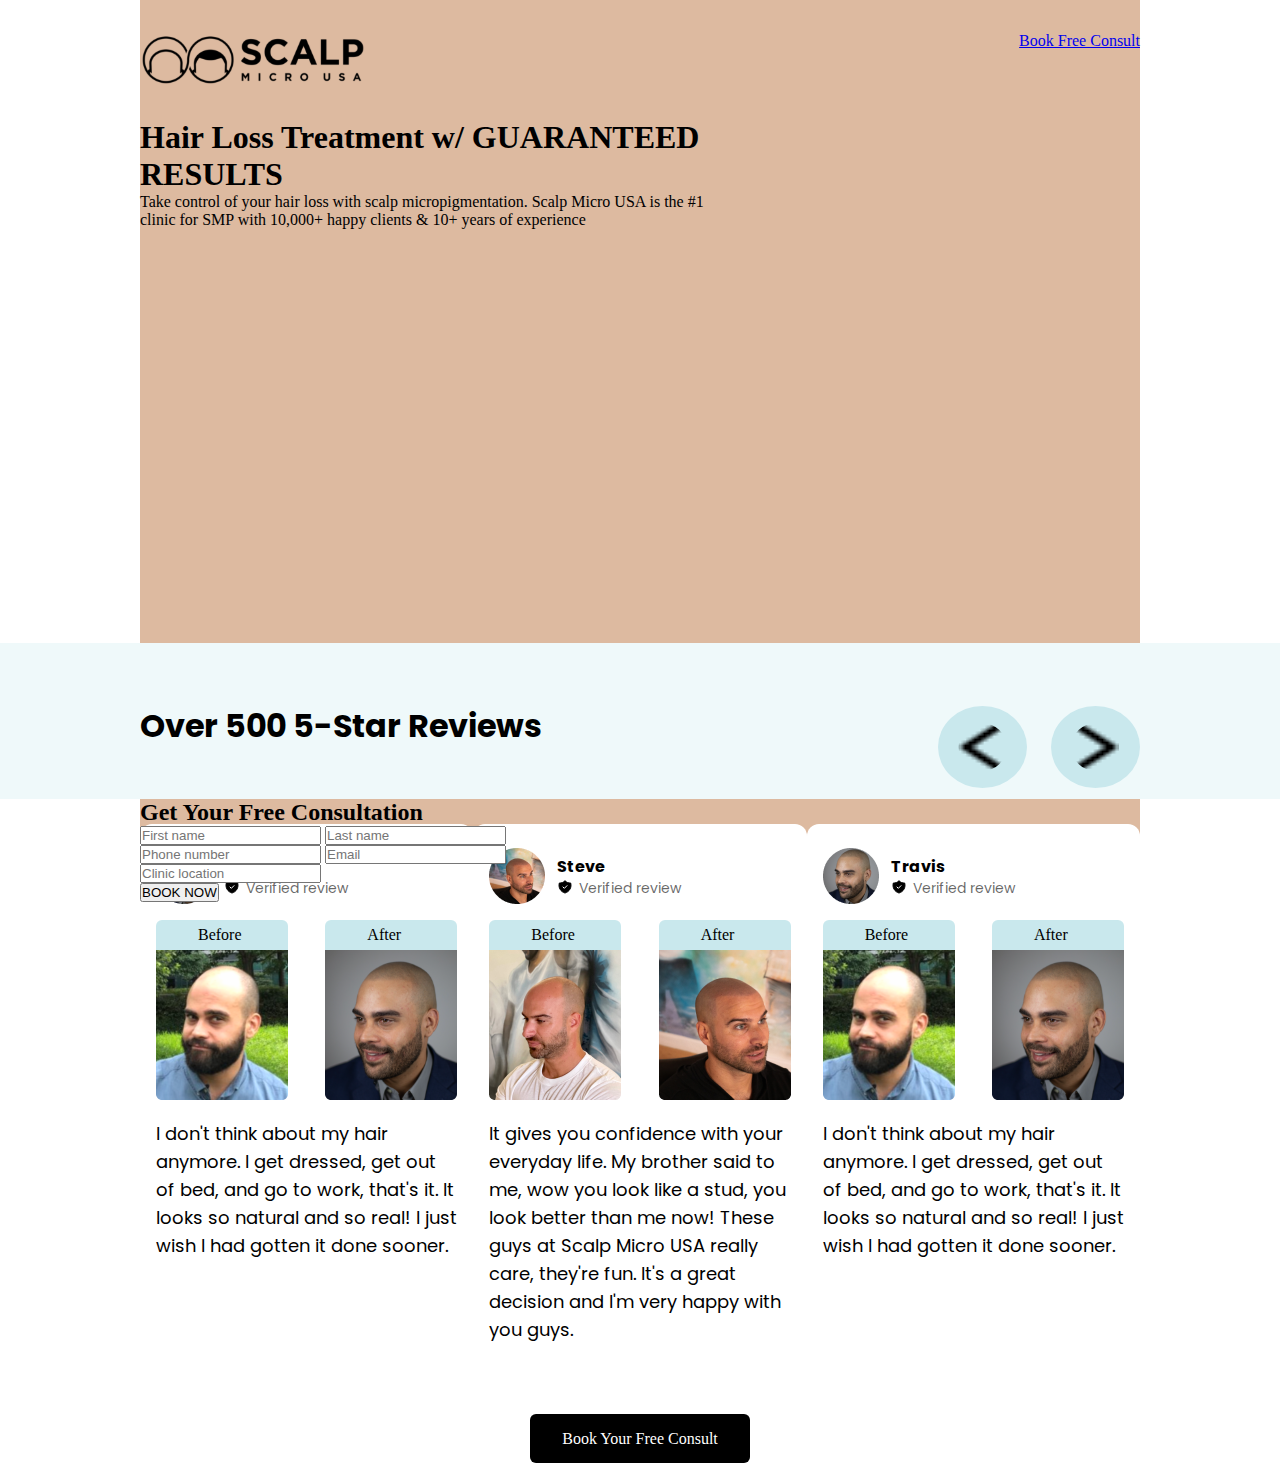
==== commit 21362e9d: "correct spelling of cities" ====
--- a/index.html
+++ b/index.html
@@ -4,85 +4,196 @@
     <meta charset="UTF-8" />
     <meta name="viewport" content="width=device-width, initial-scale=1.0" />
     <title>Scalp</title>
-    <link rel="stylesheet" href="css/style.css">
-
+    <!-- google fonts poppins -->
+    <link rel="preconnect" href="https://fonts.googleapis.com" />
+    <link rel="preconnect" href="https://fonts.gstatic.com" crossorigin />
+    <link
+      href="https://fonts.googleapis.com/css2?family=Poppins:ital,wght@0,100;0,200;0,300;0,400;0,500;0,600;0,700;0,800;0,900;1,100;1,200;1,300;1,400;1,500;1,600;1,700;1,800;1,900&display=swap"
+      rel="stylesheet"
+    />
+    <!-- custome css -->
+    <link rel="stylesheet" href="./css/style.css" />
   </head>
   <body>
-    <!-- hero section -->
-   <section class="first-page">
-    <div class="container">
-      <nav>
-        <img src="Images/main logo.png">
-        <a href="#" id="book-btn">Book Free Consult</a>
-      </nav>
-    </div>
-    <div class="hero-content">
-      <div class="hero-content-text">
-        <h1 id="guarantee">Hair Loss Treatment w/ GUARANTEED RESULTS</h1>
-        <p id="experience">
-          Take control of your hair loss with scalp micropigmentation. Scalp
-          Micro USA is the #1 clinic for SMP with 10,000+ happy clients &
-          10+ years of experience
-        </p>
-      <div class="btns">
-        <a href="#" id="book-btn2">Book Your Free Consultant</a>
-        <a href="#" id="watch-now">Watch Now</a>
-      </div> 
-        <img src="Images/google rating.png" id="google-icon">
+    <section class="hero-part">
+      <div class="container">
+        <nav>
+          <img src="./images/original logo.svg" alt="logo" />
+          <a href="#" id="book-free-btn">Book Free Consult</a>
+        </nav>
+        <div class="hero-content">
+          <div class="hero-content-text">
+            <h1>Hair Loss Treatment w/ GUARANTEED RESULTS</h1>
+            <p>
+              Take control of your hair loss with scalp micropigmentation. Scalp
+              Micro USA is the #1 clinic for SMP with 10,000+ happy clients &
+              10+ years of experience
+            </p>
+          </div>
+          <div class="hero-content-video"></div>
+        </div>
       </div>
-      <div class="hero-content-video"> 
-        <img src="Images/theme 1.png" >
-      </div>
-    </div>
-   </section> 
-    <!-- review section -->
-   <section class="review-section">
-     <div class="review-container">
-       <div class="review-nav">
+    </section>
+    <section class="review-section">
+      <div class="review-container">
+        <div class="review-nav">
           <h3>Over 500 5-Star Reviews</h3>
-         <div class="review-navigation">
-           <a href="#"><img class="arrows" src="Images/left.png" alt="left"/></a>
-           <a href="#"><img class="arrows" src="Images/right.png" alt="right"/></a>
-         </div>
-       </div>
-     </div>
-       <!-- review card section -->
-       <div class="review-cards">
-        <!-- card 1 -->
-        <div class="review-card">
-          <div class="review-card-profile">
-            <img src="Images/travis profile.png" alt="profile image" />
-            <div class="profile-name">
-              <h4>Travis</h4>
-              <div class="profile-verified">
-                <img src="Images/Verified logo.png" alt="verified-logo" />
-                <p>Verified review</p>
+          <div class="review-navigation">
+            <a href="#"
+              ><img class="arrows" src="./images/left-rev.png" alt="left"
+            /></a>
+            <a href="#"
+              ><img class="arrows" src="./images/right-rev.png" alt="right"
+            /></a>
+          </div>
+        </div>
+        <!-- review card section -->
+        <div class="review-cards">
+          <!-- card 1 -->
+          <div class="review-card">
+            <div class="review-card-profile">
+              <img src="./images/profile1.png" alt="profile image" />
+              <div class="profile-name">
+                <h4>Travis</h4>
+                <div class="profile-verified">
+                  <img src="./images/verified-logo.svg" alt="verified-logo" />
+                  <p>Verified review</p>
+                </div>
               </div>
             </div>
-          </div>
-          <div class="review-card-images">
-            <div class="review-card-image">
-              <div class="image-title">
-                <p>Before</p>
+            <div class="review-card-images">
+              <div class="review-card-image">
+                <div class="image-title">
+                  <p>Before</p>
+                </div>
+                <img src="./images/profile1img1.svg" alt="" />
               </div>
-              <img src="./images/Before.png" alt="" />
+
+              <div class="review-card-image">
+                <div class="image-title">
+                  <p>After</p>
+                </div>
+                <img src="./images/profile1img2.svg" alt="" />
+              </div>
             </div>
-
-            <div class="review-card-image">
-              <div class="image-title">
-                <p>After</p>
-              </div>
-              <img src="Images/After.png" alt="" />
+            <div class="review-card-text">
+              <p>
+                I don't think about my hair anymore. I get dressed, get out of
+                bed, and go to work, that's it. It looks so natural and so real!
+                I just wish I had gotten it done sooner.
+              </p>
             </div>
           </div>
-          <div class="review-card-text">
-            <p>
-              I don't think about my hair anymore. I get dressed, get out of
-              bed, and go to work, that's it. It looks so natural and so real!
-              I just wish I had gotten it done sooner.
-            </p>
+
+          <!-- card 2 -->
+          <div class="review-card">
+            <div class="review-card-profile">
+              <img src="./images/profile2.png" alt="profile image" />
+              <div class="profile-name">
+                <h4>Steve</h4>
+                <div class="profile-verified">
+                  <img src="./images/verified-logo.svg" alt="verified-logo" />
+                  <p>Verified review</p>
+                </div>
+              </div>
+            </div>
+            <div class="review-card-images">
+              <div class="review-card-image">
+                <div class="image-title">
+                  <p>Before</p>
+                </div>
+                <img src="./images/profile2img1.png" alt="" />
+              </div>
+
+              <div class="review-card-image">
+                <div class="image-title">
+                  <p>After</p>
+                </div>
+                <img src="./images/profile2img2.png" alt="" />
+              </div>
+            </div>
+            <div class="review-card-text">
+              <p>
+                It gives you confidence with your everyday life. My brother said
+                to me, wow you look like a stud, you look better than me now!
+                These guys at Scalp Micro USA really care, they're fun. It's a
+                great decision and I'm very happy with you guys.
+              </p>
+            </div>
+          </div>
+
+          <!-- card 3 -->
+          <div class="review-card">
+            <div class="review-card-profile">
+              <img src="./images/profile1.png" alt="profile image" />
+              <div class="profile-name">
+                <h4>Travis</h4>
+                <div class="profile-verified">
+                  <img src="./images/verified-logo.svg" alt="verified-logo" />
+                  <p>Verified review</p>
+                </div>
+              </div>
+            </div>
+            <div class="review-card-images">
+              <div class="review-card-image">
+                <div class="image-title">
+                  <p>Before</p>
+                </div>
+                <img src="./images/profile1img1.svg" alt="" />
+              </div>
+
+              <div class="review-card-image">
+                <div class="image-title">
+                  <p>After</p>
+                </div>
+                <img src="./images/profile1img2.svg" alt="" />
+              </div>
+            </div>
+            <div class="review-card-text">
+              <p>
+                I don't think about my hair anymore. I get dressed, get out of
+                bed, and go to work, that's it. It looks so natural and so real!
+                I just wish I had gotten it done sooner.
+              </p>
+            </div>
           </div>
         </div>
-   </section>
+        <!-- review button  -->
+        <div class="review-button">
+          <a href="#">Book Your Free Consult</a>
+        </div>
+      </div>
+    </section>
+    <section>
+      <div class="container">
+        <form class="form">
+          <h2 class="form-heading">Get Your Free Consultation</h2>
+          <div class="form-row">
+            <input type="text" placeholder="First name" class="form-inputs" />
+            <input type="text" placeholder="Last name" class="form-inputs" />
+          </div>
+          <!-- 2nd row -->
+          <div class="form-row">
+            <input type="tel" placeholder="Phone number" class="form-inputs" />
+            <input type="email" placeholder="Email " class="form-inputs" />
+          </div>
+          <!-- 3rd row -->
+          <div class="form-row">
+            <input
+              list="city"
+              placeholder="Clinic location"
+              class="form-inputs full-width-form-inputs"
+            />
+            <datalist id="city">
+              <option value="Dhaka"></option>
+              <option value="Khulna"></option>
+              <option value="Rajshahi"></option>
+              <option value="sylhet"></option>
+            </datalist>
+          </div>
+          <input type="submit" value="BOOK NOW" class="form-btn" />
+        </form>
+      </div>
+    </section>
   </body>
 </html>
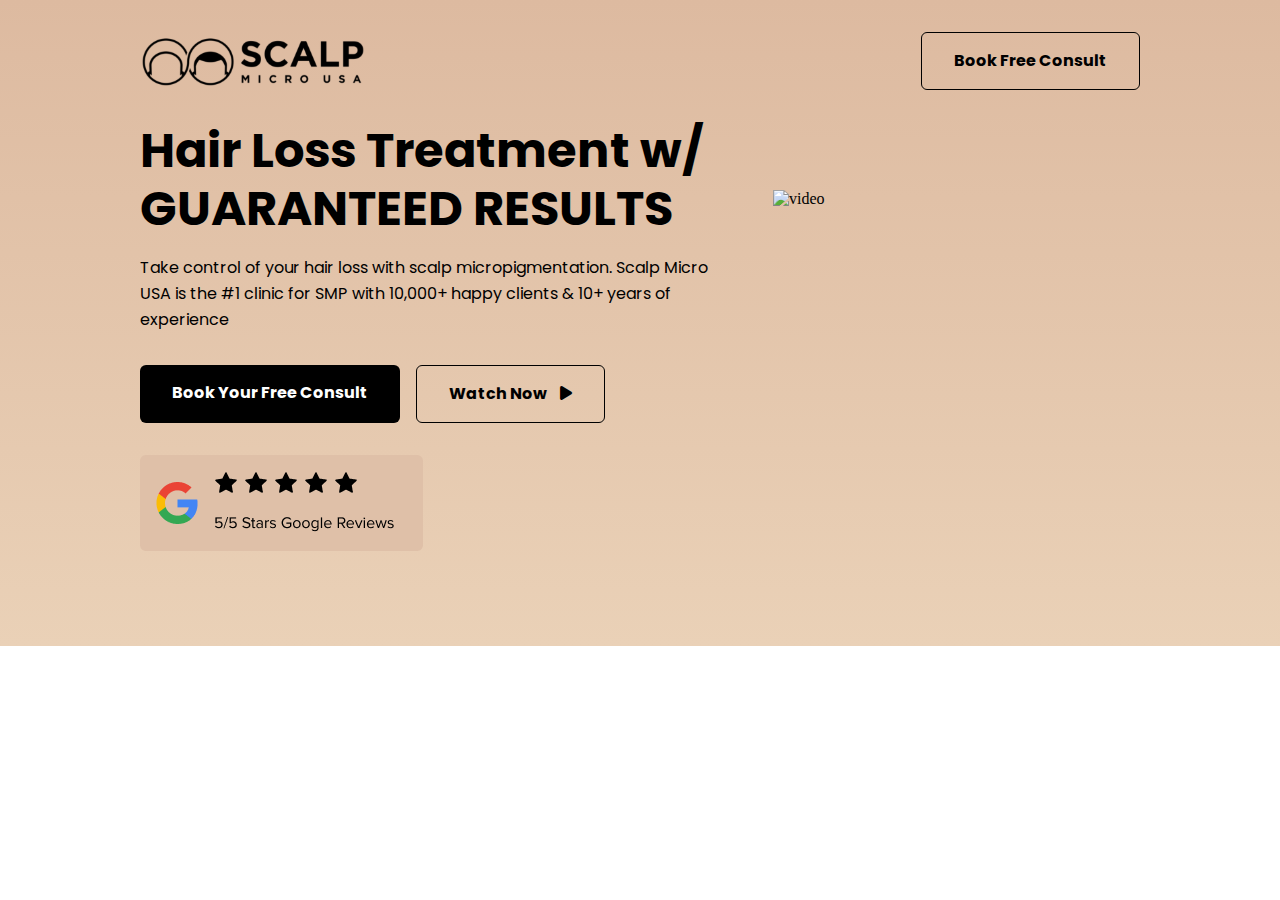
==== commit 4b9138db: "complete hero section" ====
--- a/index.html
+++ b/index.html
@@ -11,6 +11,15 @@
       href="https://fonts.googleapis.com/css2?family=Poppins:ital,wght@0,100;0,200;0,300;0,400;0,500;0,600;0,700;0,800;0,900;1,100;1,200;1,300;1,400;1,500;1,600;1,700;1,800;1,900&display=swap"
       rel="stylesheet"
     />
+
+    <!-- fontawsome -->
+    <link
+      rel="stylesheet"
+      href="https://cdnjs.cloudflare.com/ajax/libs/font-awesome/6.7.2/css/all.min.css"
+      integrity="sha512-Evv84Mr4kqVGRNSgIGL/F/aIDqQb7xQ2vcrdIwxfjThSH8CSR7PBEakCr51Ck+w+/U6swU2Im1vVX0SVk9ABhg=="
+      crossorigin="anonymous"
+      referrerpolicy="no-referrer"
+    />
     <!-- custome css -->
     <link rel="stylesheet" href="./css/style.css" />
   </head>
@@ -18,181 +27,38 @@
     <section class="hero-part">
       <div class="container">
         <nav>
-          <img src="./images/original logo.svg" alt="logo" />
+          <img src="./images/original logo.svg" alt="logo" class="nav-img" />
           <a href="#" id="book-free-btn">Book Free Consult</a>
         </nav>
         <div class="hero-content">
           <div class="hero-content-text">
-            <h1>Hair Loss Treatment w/ GUARANTEED RESULTS</h1>
-            <p>
+            <h1 class="hero-content-text-heading">
+              Hair Loss Treatment w/ GUARANTEED RESULTS
+            </h1>
+            <p class="hero-content-text-text">
               Take control of your hair loss with scalp micropigmentation. Scalp
               Micro USA is the #1 clinic for SMP with 10,000+ happy clients &
               10+ years of experience
             </p>
+            <div class="hero-content-btns">
+              <a href="#" class="hero-content-btn">Book Your Free Consult</a>
+              <a href="#" class="hero-content-btn">
+                <span
+                  >Watch Now
+                  <i class="fa-solid fa-play"></i>
+                </span>
+              </a>
+            </div>
+            <img
+              src="./images/google.png"
+              alt="google"
+              class="hero-content-img"
+            />
           </div>
-          <div class="hero-content-video"></div>
-        </div>
-      </div>
-    </section>
-    <section class="review-section">
-      <div class="review-container">
-        <div class="review-nav">
-          <h3>Over 500 5-Star Reviews</h3>
-          <div class="review-navigation">
-            <a href="#"
-              ><img class="arrows" src="./images/left-rev.png" alt="left"
-            /></a>
-            <a href="#"
-              ><img class="arrows" src="./images/right-rev.png" alt="right"
-            /></a>
+          <div class="hero-content-video">
+            <img src="./images/hero-video.svg" alt="video" />
           </div>
         </div>
-        <!-- review card section -->
-        <div class="review-cards">
-          <!-- card 1 -->
-          <div class="review-card">
-            <div class="review-card-profile">
-              <img src="./images/profile1.png" alt="profile image" />
-              <div class="profile-name">
-                <h4>Travis</h4>
-                <div class="profile-verified">
-                  <img src="./images/verified-logo.svg" alt="verified-logo" />
-                  <p>Verified review</p>
-                </div>
-              </div>
-            </div>
-            <div class="review-card-images">
-              <div class="review-card-image">
-                <div class="image-title">
-                  <p>Before</p>
-                </div>
-                <img src="./images/profile1img1.svg" alt="" />
-              </div>
-
-              <div class="review-card-image">
-                <div class="image-title">
-                  <p>After</p>
-                </div>
-                <img src="./images/profile1img2.svg" alt="" />
-              </div>
-            </div>
-            <div class="review-card-text">
-              <p>
-                I don't think about my hair anymore. I get dressed, get out of
-                bed, and go to work, that's it. It looks so natural and so real!
-                I just wish I had gotten it done sooner.
-              </p>
-            </div>
-          </div>
-
-          <!-- card 2 -->
-          <div class="review-card">
-            <div class="review-card-profile">
-              <img src="./images/profile2.png" alt="profile image" />
-              <div class="profile-name">
-                <h4>Steve</h4>
-                <div class="profile-verified">
-                  <img src="./images/verified-logo.svg" alt="verified-logo" />
-                  <p>Verified review</p>
-                </div>
-              </div>
-            </div>
-            <div class="review-card-images">
-              <div class="review-card-image">
-                <div class="image-title">
-                  <p>Before</p>
-                </div>
-                <img src="./images/profile2img1.png" alt="" />
-              </div>
-
-              <div class="review-card-image">
-                <div class="image-title">
-                  <p>After</p>
-                </div>
-                <img src="./images/profile2img2.png" alt="" />
-              </div>
-            </div>
-            <div class="review-card-text">
-              <p>
-                It gives you confidence with your everyday life. My brother said
-                to me, wow you look like a stud, you look better than me now!
-                These guys at Scalp Micro USA really care, they're fun. It's a
-                great decision and I'm very happy with you guys.
-              </p>
-            </div>
-          </div>
-
-          <!-- card 3 -->
-          <div class="review-card">
-            <div class="review-card-profile">
-              <img src="./images/profile1.png" alt="profile image" />
-              <div class="profile-name">
-                <h4>Travis</h4>
-                <div class="profile-verified">
-                  <img src="./images/verified-logo.svg" alt="verified-logo" />
-                  <p>Verified review</p>
-                </div>
-              </div>
-            </div>
-            <div class="review-card-images">
-              <div class="review-card-image">
-                <div class="image-title">
-                  <p>Before</p>
-                </div>
-                <img src="./images/profile1img1.svg" alt="" />
-              </div>
-
-              <div class="review-card-image">
-                <div class="image-title">
-                  <p>After</p>
-                </div>
-                <img src="./images/profile1img2.svg" alt="" />
-              </div>
-            </div>
-            <div class="review-card-text">
-              <p>
-                I don't think about my hair anymore. I get dressed, get out of
-                bed, and go to work, that's it. It looks so natural and so real!
-                I just wish I had gotten it done sooner.
-              </p>
-            </div>
-          </div>
-        </div>
-        <!-- review button  -->
-        <div class="review-button">
-          <a href="#">Book Your Free Consult</a>
-        </div>
-      </div>
-    </section>
-    <section>
-      <div class="container">
-        <form class="form">
-          <h2 class="form-heading">Get Your Free Consultation</h2>
-          <div class="form-row">
-            <input type="text" placeholder="First name" class="form-inputs" />
-            <input type="text" placeholder="Last name" class="form-inputs" />
-          </div>
-          <!-- 2nd row -->
-          <div class="form-row">
-            <input type="tel" placeholder="Phone number" class="form-inputs" />
-            <input type="email" placeholder="Email " class="form-inputs" />
-          </div>
-          <!-- 3rd row -->
-          <div class="form-row">
-            <input
-              list="city"
-              placeholder="Clinic location"
-              class="form-inputs full-width-form-inputs"
-            />
-            <datalist id="city">
-              <option value="Dhaka"></option>
-              <option value="Khulna"></option>
-              <option value="Rajshahi"></option>
-              <option value="sylhet"></option>
-            </datalist>
-          </div>
-          <input type="submit" value="BOOK NOW" class="form-btn" />
-        </form>
       </div>
     </section>
   </body>
--- a/css/style.css
+++ b/css/style.css
@@ -1,98 +1,134 @@
 *{
     margin: 0px;
     padding: 0px;
+    box-sizing: border-box;
 }
 
 .container{
     width: 1000px;
     margin: 0 auto;
-    background-color: #DDBAA0;
-}
-
-/* first-page css start */
-.first-page{ 
-    width: 100%;
-    background: #DDBAA0;
-}
-/* first-page css end */
+    /* background-color: aqua; */
+}
+
+/* hero-part css start */
+.hero-part{ 
+    width: 100%;
+    background: linear-gradient(180deg, #DDBAA0 0%, #EAD1B7 100%);
+}
+/* hero-part css end */
 
 /* nav css start */
 nav{
     width: 100%;
     display: flex;
     padding: 32px 0px;
+    align-items: center;
     justify-content: space-between;
 }
 
-#book-btn{
+#book-free-btn{
     color: #000;
     border-radius: 6px;
     text-decoration: none;
     border: 1px solid #000000;
     padding: 16px 32px 16px 32px;
+
+    font-size: 16px;
+    font-weight: 700;
+    line-height: 24px;
+    font-family:poppins;
 }
 /* nav css end */
 
 /* hero-content css start */
 .hero-content{
-    width: 1000px;
+    width: 100%;
     height: 524px;
-    margin: 0 auto;
-    display: flex;
-    background-color: #DDBAA0;
+    display: flex;
 }
 
 .hero-content-text{
     height: 100%;
     width: 570px;
-    background-color: #DDBAA0;
-}
-#guarantee{
-    margin-top: 37px;
-    font-family: Proxima Nova;
+    display: flex;
+    flex-direction: column;
+    /* background-color: aqua; */
+}
+
+.hero-content-text-heading{
     font-size: 48px;
     font-weight: 700;
+    letter-spacing: 0px;
     line-height: 58.46px;
+    font-family: poppins;
+    margin-bottom: 16px;
     
 }
-#experience{
-    margin-top: 16px;
-    font-family: Proxima Nova;
+.hero-content-text-text{
     font-size: 16px;
     font-weight: 400;
     line-height: 26px;
-}
-#google-icon{
-    margin-top: 32px;
-}
-#book-btn2{
-    background-color: #000000;
-    color: #fbf8f8;
-    border-radius: 6px;
+    letter-spacing: 0%;
+    font-family: Poppins;  
+    margin-bottom: 32px;
+}
+
+.hero-content-btns{
+    gap: 16px;
+    display: flex;
+    /* background-color: aquamarine; */
+}
+
+.hero-content-btn{
+    color: #fff;
+    padding: 16px 32px;
+    font-family: Poppins;
+    font-weight: 700;
+    font-size: 16px;
+    line-height: 24px;
+    letter-spacing: 0%;
+    border-radius: 6px;
+    background-color: #000;
     text-decoration: none;
-    border: 1px solid #000000;
-    padding: 16px 32px 16px 32px;
-}
-#watch-now{
+    margin-bottom: 32px;
+
+}
+
+.hero-content-btn:last-child{
+    background-color: transparent;
+    border: 1px solid #000;
     color: #000;
-    border-radius: 6px;
-    text-decoration: none;
-    border: 1px solid #000000;
-    padding: 16px 32px 16px 32px;
-    background: linear-gradient(180deg, #DDBAA0 0%, #EAD1B7 100%);
-}
-.btns{
-    margin-top: 32px;
+}
+
+.hero-content-btn:last-child i{
+    margin-left: 10px;
+}
+
+.hero-content-img{
+    height: 96px;
+    width: 283px;
 }
 
 .hero-content-video{
     height: 100%;
     width: 430px;
+    /* background-color: rgb(74, 77, 141); */
+    position: relative;
+
+}
+
+
+.hero-content-video img{
+    width: 398px;
+    height: 320px;
+    position: absolute;
+    top: 68px;
+    right: -31px;
+  
 }
 /* hero-content css end */
 
-/* second page css start */
-
+/* review css start  */
 .review-section{
     width: 100%;
     background-color: #EFF9FA;
@@ -100,7 +136,7 @@
 
 .review-container{
     width: 1000px;
-    height: 30px;
+    height: 853px;
     margin: 0 auto;
     padding: 63px 0px;
     /* background-color: #DDBAA0; */
@@ -129,11 +165,9 @@
     padding: 17.14px 20.57px;
     background-color: #C9E8ED;
 }
-/* second page css end */
-
 /* review-card css */
 .review-cards{
-    width: 100%px;
+    width: 100%;
     display: flex;
     /* flex-wrap: wrap; */
     margin-bottom: 62px;
@@ -168,7 +202,7 @@
     /* text-align: left; */
     line-height: 24px;
     font-family: poppins ;
-
+    
 }
 
 .profile-verified{
@@ -223,4 +257,83 @@
     text-decoration: none;
     background-color: #000;    
 }
-/* review css end */+/* review css end */
+
+/* form css start */
+.form{
+    width: 100%;
+    height: 400px;
+    border-radius: 24px;
+    padding: 32px 172px;
+    text-align: center;
+    margin: 60px 0px;
+    /* background-color: #DDBAA0; */
+   box-shadow: 5px 5px 10px 0px  #0000004D;
+
+}
+
+.form-heading{
+    font-size: 32px;
+    font-weight: 700;
+    margin-bottom: 32px;
+    line-height: 38.98px;
+    font-family: poppins;
+}
+
+.form-inputs{
+    width: 320px;
+    height: 48px;
+    padding: 12px;
+    border-radius: 6px;
+    border: 1px solid #0000004D;
+}
+
+.full-width-form-inputs{
+    width: 100%;
+}
+
+
+.form-row{
+    gap: 16px;
+    display: flex;
+    margin-bottom: 16px;
+}
+
+.form-btn{
+    border: 0px;
+    width: 152px;
+    height: 56px;
+    cursor: pointer;
+    margin-top: 16px;
+    border-radius: 6px;
+    background-color: #EAB99E;
+    
+    /* typo */
+    font-family: poppins;
+    font-size: 16px;
+    font-weight: 700;
+    line-height: 24px;
+}
+
+
+@media (max-width: 376px){
+    .container{
+        width: 320px;
+        background-color: aqua;
+        margin: 0 auto; 
+
+    }
+
+    .nav-img{
+        width: 123px;
+        height: 30px;
+    }
+
+    #book-free-btn{ 
+        padding: 12px 16px 12px 16px;
+    }
+    
+}
+
+
+
